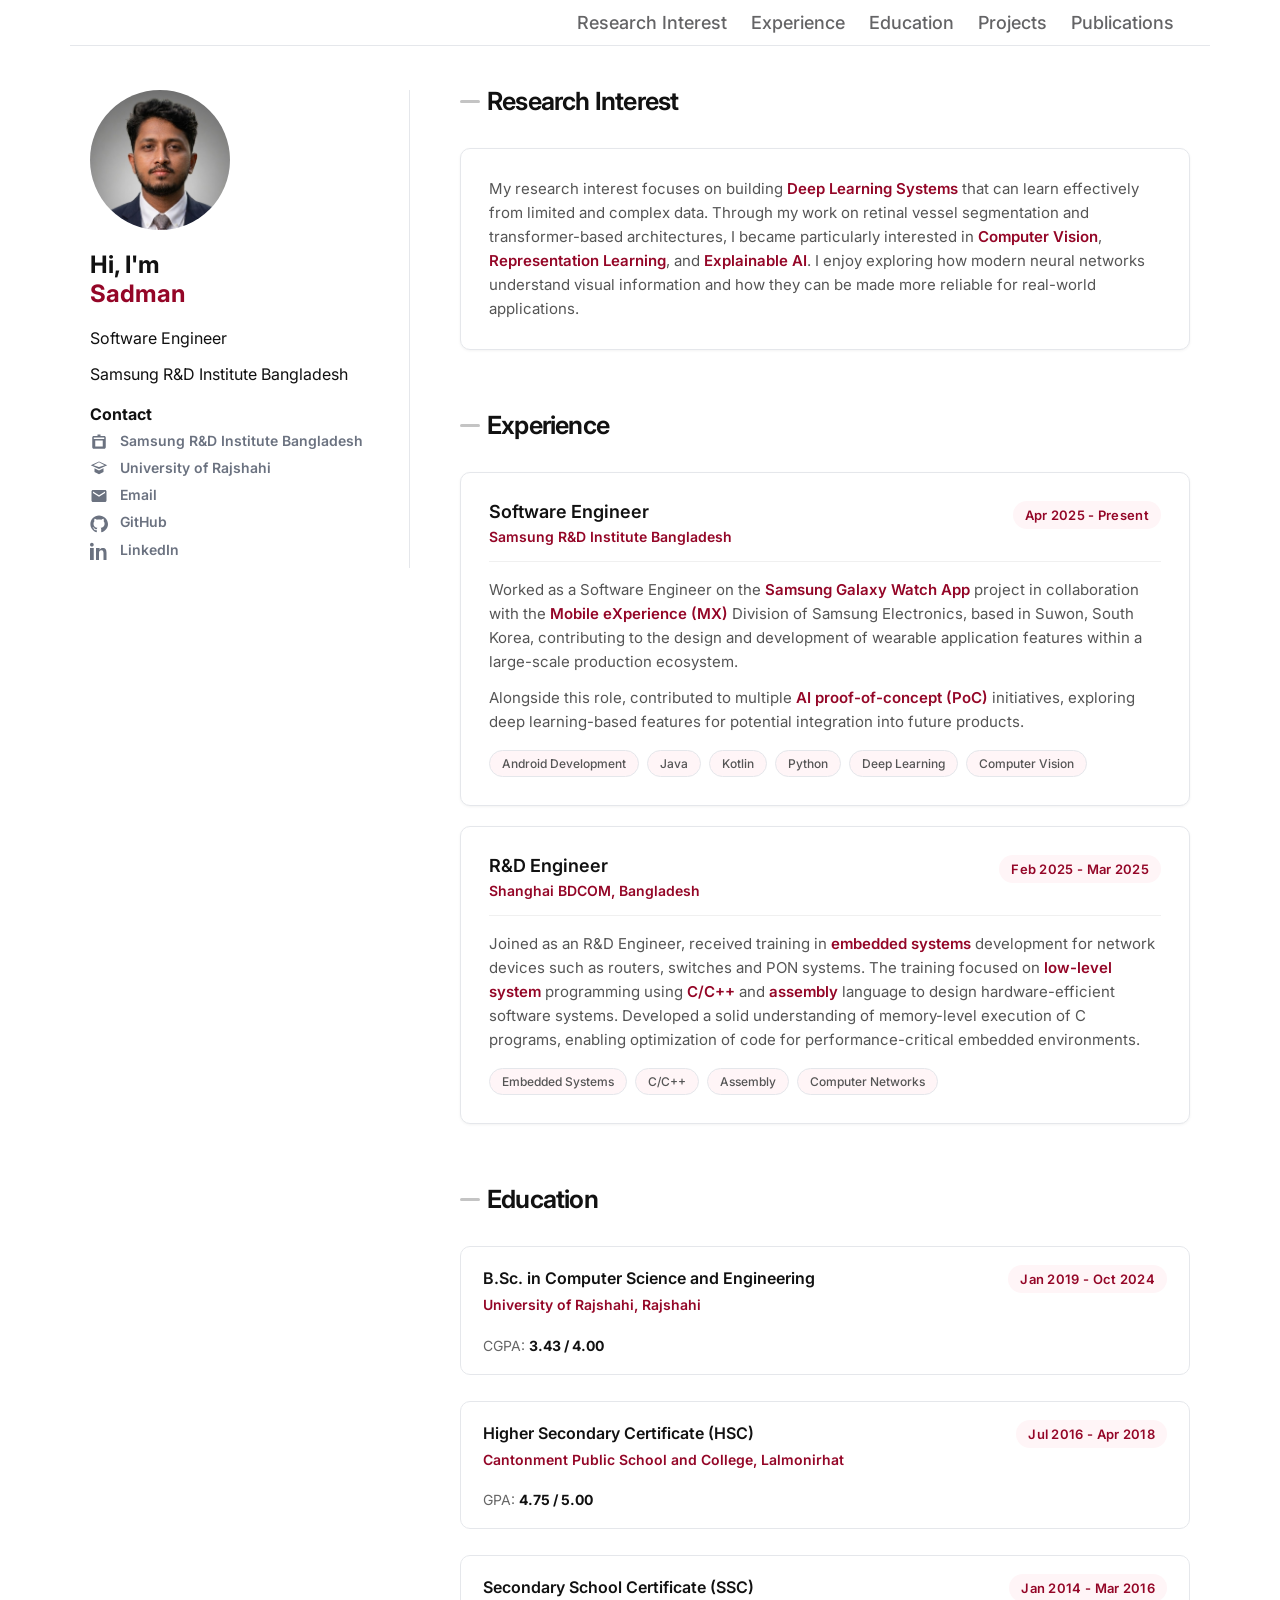
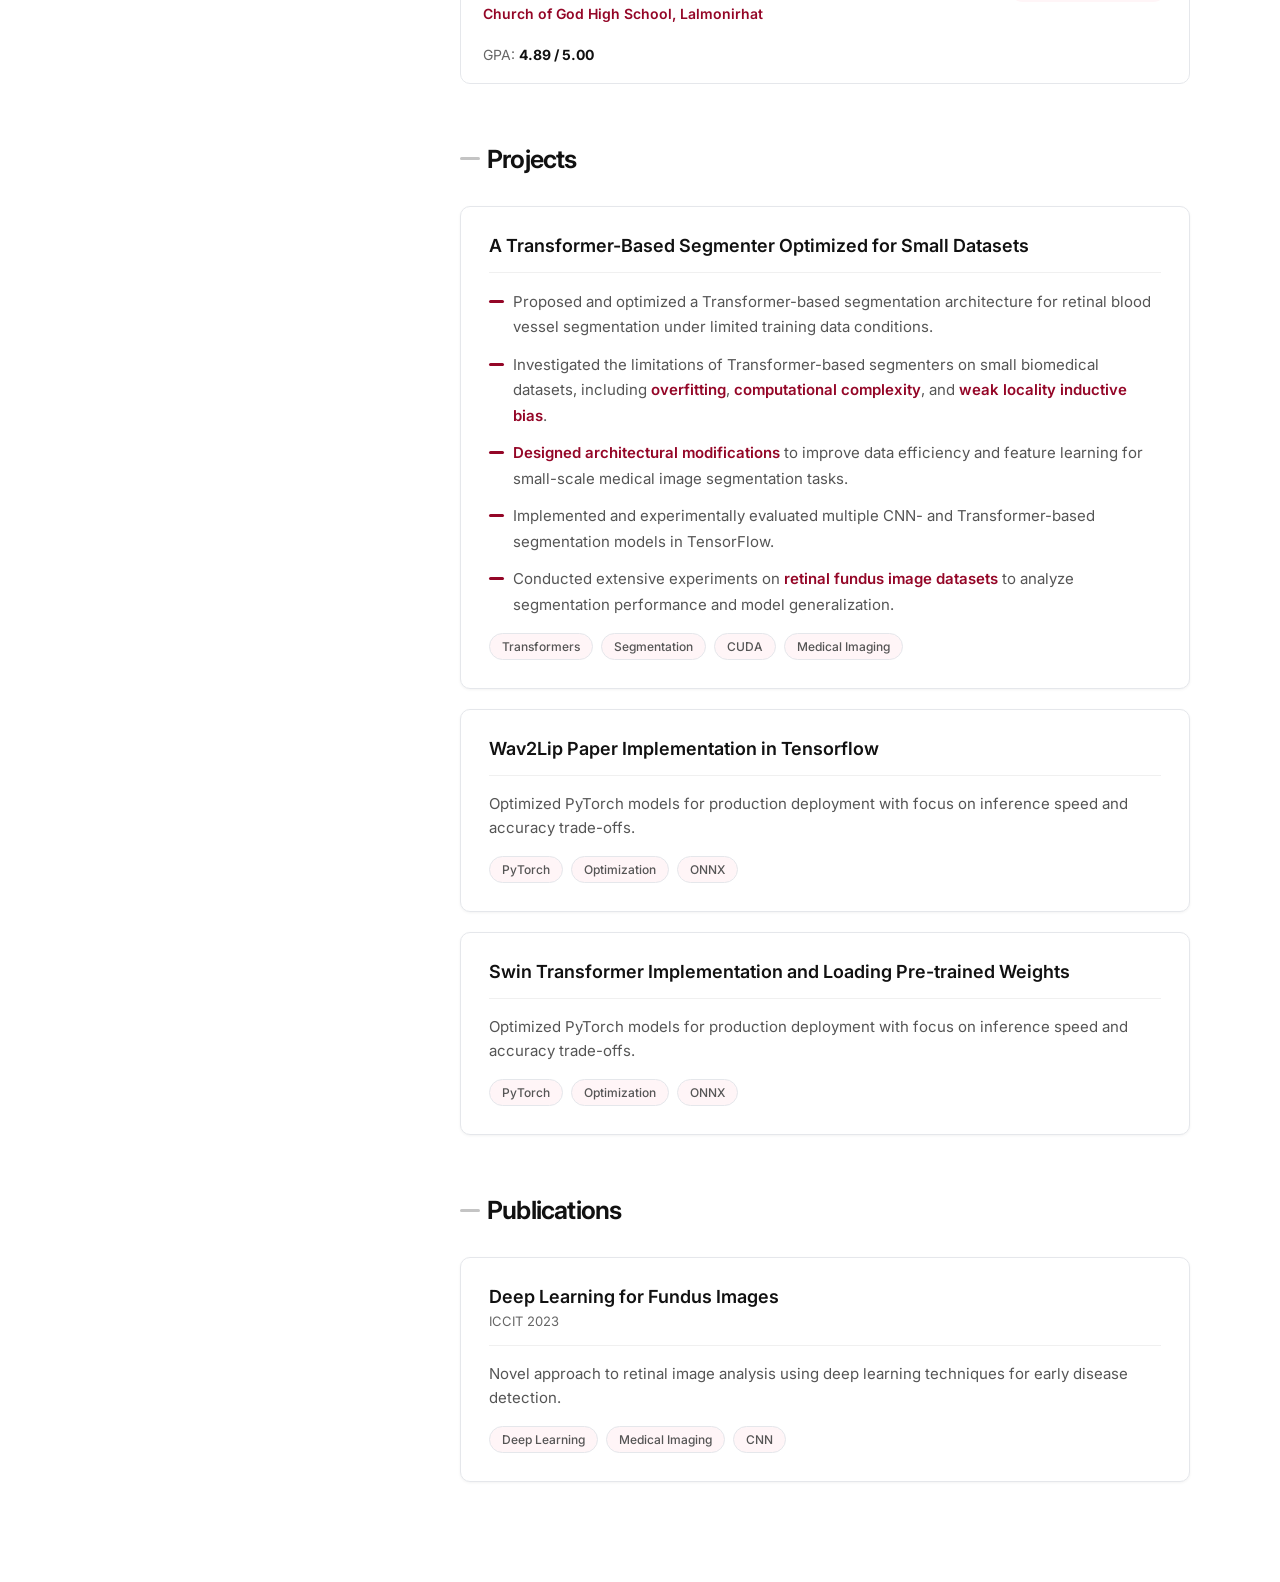
==== index.html @ 11b6104e "Added project content" ====
<!DOCTYPE html>
<html lang="en">
<head>
  <meta charset="UTF-8" />
  <meta name="viewport" content="width=device-width, initial-scale=1.0"/>
  <title>Portfolio</title>

  <link rel="stylesheet" href="style.css?v=5"/>
  <link href="https://fonts.googleapis.com/css2?family=Inter:wght@300;400;500;600&display=swap" rel="stylesheet">
</head>

<body>

<div class="top-nav">
  <nav class="nav">
    <a href="#research_interest">Research Interest</a>
    <a href="#experience">Experience</a>
    <a href="#education">Education</a>
    <a href="#projects">Projects</a>
    <a href="#publications">Publications</a>
  </nav>
</div>

<div class="layout">

  <!-- SIDEBAR -->
  <aside class="sidebar">

    <div class="profile-img">
      <img src="resources/profile-photo.jpg" alt="Profile Photo">
    </div>

    <h1>Hi, I'm<br> <span class="name">Sadman</span></h1>
    <p>Software Engineer</p>
    <p>Samsung R&D Institute Bangladesh</p>

    <div class="contact">
      <h3>Contact</h3>

      <p>
        <span class="icon" aria-hidden="true">
          <!-- briefcase / work icon -->
          <svg viewBox="0 0 24 24" xmlns="http://www.w3.org/2000/svg" aria-hidden="true" focusable="false"><path d="M10 2H14V4H19C20.1 4 21 4.9 21 6V19C21 20.1 20.1 21 19 21H5C3.9 21 3 20.1 3 19V6C3 4.9 3.9 4 5 4H10V2ZM5 6V8H19V6H5ZM7 10V18H17V10H7Z"/></svg>
        </span>
        <strong><a href="https://research.samsung.com/srbd">Samsung R&amp;D Institute Bangladesh</a></strong>
      </p>

      <p>
        <span class="icon" aria-hidden="true">
          <!-- mortarboard icon -->
          <svg viewBox="0 0 24 24" xmlns="http://www.w3.org/2000/svg" aria-hidden="true" focusable="false"><path d="M12 2L1 7l11 5 11-5L12 2zm0 7.2L4.5 7 12 3.1 19.5 7 12 9.2zM6 11v5l6 3 6-3v-5l-6 3-6-3z"/></svg>
        </span>
        <strong><a href="https://www.ru.ac.bd/">University of Rajshahi</a></strong>
      </p>

      <p>
        <span class="icon" aria-hidden="true">
          <svg viewBox="0 0 24 24" xmlns="http://www.w3.org/2000/svg" aria-hidden="true" focusable="false"><path d="M20 4H4c-1.1 0-2 .9-2 2v12c0 1.1.9 2 2 2h16c1.1 0 2-.9 2-2V6c0-1.1-.9-2-2-2zm0 4l-8 5L4 8V6l8 5 8-5v2z"/></svg>
        </span>
        <strong><a href="mailto:sadman.s@samsung.com">Email</a></strong>
      </p>

      <p>
        <span class="icon" aria-hidden="true">
          <svg viewBox="0 0 24 24" xmlns="http://www.w3.org/2000/svg" aria-hidden="true" focusable="false"><path d="M12 .5C5.65.5.5 5.65.5 12c0 5.08 3.29 9.38 7.86 10.9.58.11.79-.25.79-.56 0-.28-.01-1.02-.02-2-3.2.7-3.88-1.54-3.88-1.54-.53-1.35-1.3-1.71-1.3-1.71-1.06-.72.08-.71.08-.71 1.17.08 1.79 1.2 1.79 1.2 1.04 1.78 2.72 1.27 3.38.97.11-.76.41-1.27.75-1.56-2.55-.29-5.24-1.28-5.24-5.7 0-1.26.45-2.29 1.19-3.1-.12-.29-.52-1.45.11-3.02 0 0 .97-.31 3.18 1.18.92-.26 1.9-.39 2.88-.39.98 0 1.96.13 2.88.39 2.2-1.49 3.17-1.18 3.17-1.18.63 1.57.23 2.73.11 3.02.74.81 1.19 1.84 1.19 3.1 0 4.43-2.69 5.4-5.26 5.69.42.36.8 1.08.8 2.18 0 1.58-.01 2.86-.01 3.25 0 .31.21.67.8.56C20.71 21.38 24 17.08 24 12 24 5.65 18.35.5 12 .5z"/></svg>
        </span>
        <strong><a href="https://github.com/Shoumik29">GitHub</a></strong>
      </p>

      <p>
        <span class="icon" aria-hidden="true">
          <svg viewBox="0 0 24 24" xmlns="http://www.w3.org/2000/svg" aria-hidden="true" focusable="false"><path d="M4.98 3.5C4.98 4.88 3.87 6 2.5 6S0 4.88 0 3.5 1.12 1 2.5 1s2.48 1.12 2.48 2.5zM0 8h5v16H0zM8 8h4.8v2.2h.1c.7-1.3 2.4-2.2 4-2.2 4.3 0 5.1 2.8 5.1 6.4V24H18v-8.4c0-2 .0-4.6-2.8-4.6-2.8 0-3.2 2.1-3.2 4.4V24H8V8z"/></svg>
        </span>
        <strong><a href="https://www.linkedin.com/in/sadman-shoumik-40389813b/">LinkedIn</a></strong>
      </p>
    </div>

  </aside>

  <!-- CONTENT -->
  <main class="content">

    <section id="research_interest">
      <div class="section-header">
        <h2>Research Interest</h2>
      </div>
      <div class="card">
        <div class="card-content">
          <p>My research interest focuses on building <strong>Deep Learning Systems</strong> that can learn effectively from limited and complex data. Through my work on retinal vessel segmentation and transformer-based architectures, I became particularly interested in <strong>Computer Vision</strong>, <strong>Representation Learning</strong>, and <strong>Explainable AI</strong>. I enjoy exploring how modern neural networks understand visual information and how they can be made more reliable for real-world applications.</p>
        </div>
      </div>
    </section>

    <section id="experience">
      <div class="section-header">
        <h2>Experience</h2>
      </div>
      <div class="card">
        <div class="card-header">
          <div>
            <h3>Software Engineer</h3>
            <p class="role-company">Samsung R&D Institute Bangladesh</p>
          </div>
          <span class="date-badge">Apr 2025 - Present</span>
        </div>
        <div class="card-content">
          <p>Worked as a Software Engineer on the <strong>Samsung Galaxy Watch App</strong> project in collaboration with the <strong>Mobile eXperience (MX)</strong> Division of Samsung Electronics, based in Suwon, South Korea, contributing to the design and development of wearable application features within a large-scale production ecosystem.</p>
          <p>Alongside this role, contributed to multiple <strong>AI proof-of-concept (PoC)</strong> initiatives, exploring deep learning-based features for potential integration into future products.</p>
          <div class="tech-tags">
            <span class="tag">Android Development</span>
            <span class="tag">Java</span>
            <span class="tag">Kotlin</span>
            <span class="tag">Python</span>
            <span class="tag">Deep Learning</span>
            <span class="tag">Computer Vision</span>
          </div>
        </div>
      </div>

      <div class="card">
        <div class="card-header">
          <div>
            <h3>R&D Engineer</h3>
            <p class="role-company">Shanghai BDCOM, Bangladesh</p>
          </div>
          <span class="date-badge">Feb 2025 - Mar 2025</span>
        </div>
        <div class="card-content">
          <p>Joined as an R&D Engineer, received training in <strong>embedded systems</strong> development for network devices such as routers, switches and PON systems. The training focused on <strong>low-level system</strong> programming using <strong>C/C++</strong> and <strong>assembly</strong> language to design hardware-efficient software systems. Developed a solid understanding of memory-level execution of C programs, enabling optimization of code for performance-critical embedded environments.</p>
          <div class="tech-tags">
            <span class="tag">Embedded Systems</span>
            <span class="tag">C/C++</span>
            <span class="tag">Assembly</span>
            <span class="tag">Computer Networks</span>
          </div>
        </div>
      </div>
    </section>


    <section id="education">
  <div class="section-header">
    <h2>Education</h2>
  </div>

    <!-- BSc -->
    <div class="edu-item">
      <div class="edu-content">

        <div class="edu-header">
          <h3>B.Sc. in Computer Science and Engineering</h3>
          <span class="date-badge">Jan 2019 - Oct 2024</span>
        </div>

        <p class="edu-institute">
          University of Rajshahi, Rajshahi
        </p>

        <p class="edu-desc">
          CGPA: <strong>3.43 / 4.00</strong>
        </p>

      </div>
    </div>

    <!-- HSC -->
    <div class="edu-item">
      <div class="edu-content">

        <div class="edu-header">
          <h3>Higher Secondary Certificate (HSC)</h3>
          <span class="date-badge">Jul 2016 - Apr 2018</span>
        </div>

        <p class="edu-institute">
          Cantonment Public School and College, Lalmonirhat
        </p>

        <p class="edu-desc">
          GPA: <strong>4.75 / 5.00</strong>
        </p>

      </div>
    </div>

    <!-- SSC -->
    <div class="edu-item">
      <div class="edu-content">

        <div class="edu-header">
          <h3>Secondary School Certificate (SSC)</h3>
          <span class="date-badge">Jan 2014 - Mar 2016</span>
        </div>

        <p class="edu-institute">
          Church of God High School, Lalmonirhat
        </p>

        <p class="edu-desc">
          GPA: <strong>4.89 / 5.00</strong>
        </p>

      </div>
    </div>

  </section>

    <section id="projects">
      <div class="section-header">
        <h2>Projects</h2>
      </div>
      <div class="card">
        <div class="card-header">
          <h3>A Transformer-Based Segmenter Optimized for Small Datasets</h3>
        </div>
        <div class="card-content">
          <ul class="project-points">
            <li>Proposed and optimized a Transformer-based segmentation architecture for retinal blood vessel segmentation under limited training data conditions.</li>
            <li>Investigated the limitations of Transformer-based segmenters on small biomedical datasets, including <strong>overfitting</strong>, <strong>computational complexity</strong>, and <strong>weak locality inductive bias</strong>.</li>
            <li><strong>Designed architectural modifications</strong> to improve data efficiency and feature learning for small-scale medical image segmentation tasks.</li>
            <li>Implemented and experimentally evaluated multiple CNN- and Transformer-based segmentation models in TensorFlow.</li>
            <li>Conducted extensive experiments on <strong>retinal fundus image datasets</strong> to analyze segmentation performance and model generalization.</li>
          </ul>
          <div class="tech-tags">
            <span class="tag">Transformers</span>
            <span class="tag">Segmentation</span>
            <span class="tag">CUDA</span>
            <span class="tag">Medical Imaging</span>
          </div>
        </div>
      </div>
      <div class="card">
        <div class="card-header">
          <h3>Wav2Lip Paper Implementation in Tensorflow</h3>
        </div>
        <div class="card-content">
          <p>Optimized PyTorch models for production deployment with focus on inference speed and accuracy trade-offs.</p>
          <div class="tech-tags">
            <span class="tag">PyTorch</span>
            <span class="tag">Optimization</span>
            <span class="tag">ONNX</span>
          </div>
        </div>
      </div>
      <div class="card">
        <div class="card-header">
          <h3>Swin Transformer Implementation and Loading Pre-trained Weights</h3>
        </div>
        <div class="card-content">
          <p>Optimized PyTorch models for production deployment with focus on inference speed and accuracy trade-offs.</p>
          <div class="tech-tags">
            <span class="tag">PyTorch</span>
            <span class="tag">Optimization</span>
            <span class="tag">ONNX</span>
          </div>
        </div>
      </div>
    </section>

    <section id="publications">
      <div class="section-header">
        <h2>Publications</h2>
      </div>
      <div class="card">
        <div class="card-header">
          <div>
            <h3>Deep Learning for Fundus Images</h3>
            <p class="publication-details">ICCIT 2023</p>
          </div>
        </div>
        <div class="card-content">
          <p>Novel approach to retinal image analysis using deep learning techniques for early disease detection.</p>
          <div class="tech-tags">
            <span class="tag">Deep Learning</span>
            <span class="tag">Medical Imaging</span>
            <span class="tag">CNN</span>
          </div>
        </div>
      </div>
    </section>

  </main>

</div>

</body>
</html>
---- style.css ----
body {
  font-family: Inter, sans-serif;
  margin: 0;
  color: #111;
  background: #fff;
}

.layout {
  display: grid;
  grid-template-columns: 320px 1fr;
  max-width: 1100px;
  margin: auto;
  padding: 40px 20px;
  gap: 50px;
}

/* SIDEBAR */
.sidebar {
  position: sticky;
  top: 90px;
  align-self: start;
  padding-right: 20px;
  border-right: 1px solid #e5e7eb;
}

/* TOP NAV */
.top-nav {
  position: sticky;
  top: 0;
  z-index: 20;
  display: grid;
  grid-template-columns: 320px 150px 1fr;
  max-width: 1100px;
  margin: auto;
  padding: 12px 20px 12px;
  background: #fff;
  border-bottom: 1px solid #e5e7eb;
}

.nav {
  display: flex;
  gap: 24px;
  align-items: center;
  grid-column: 3;
  justify-content: center;
  margin: 0;
}

.nav a {
  text-decoration: none;
  color: #646466;
  font-weight: 500;
  font-size: 18px;
}

.nav a:hover {
  color: #940627;
  text-decoration: underline;
}

/* CONTENT */
.content {
  min-width: 0;
}

section {
  margin-bottom: 60px;
  scroll-margin-top: 90px;
}

/* SECTION HEADERS */
.section-header {
  display: flex;
  align-items: center;
  gap: 7px;
  margin-bottom: 32px;
  transition: all 250ms ease;
}

.section-header::before {
  content: '';
  width: 20px;
  height: 3px;
  background: #c4c4c4;
  transition: all 250ms ease;
  border-radius: 999px;
}

.section-header h2 {
  margin: 0;
  font-size: 25px;
  font-weight: 650;
  color: #111;
  letter-spacing: -0.8px;
  transition: color 250ms ease;
}


/* CARD STYLING */
.card {
  background: #fff;
  border: 1px solid #e5e7eb;
  border-radius: 10px;
  padding: 28px;
  margin-bottom: 20px;
  transition: all 300ms ease;
  box-shadow: 0 1px 3px rgba(0, 0, 0, 0.05);
  position: relative;
  overflow: hidden;
}

.card-content strong {
  color: #940627;
  font-weight: 600;
}

.card:hover {
  border-color: #d1d5db;
  box-shadow: 0 4px 10px rgba(0,0,0,0.04);
}

/* CARD HEADER */
.card-header {
  display: flex;
  justify-content: space-between;
  align-items: flex-start;
  gap: 20px;
  margin-bottom: 16px;
  padding-bottom: 16px;
  border-bottom: 1px solid #f0f0f0;
}

.card-header h3 {
  margin: 0;
  font-size: 18px;
  font-weight: 600;
  color: #111;
}

.role-company {
  margin: 6px 0 0 0;
  font-size: 14px;
  color: #940627;
  font-weight: 600;
}

.publication-details {
  margin: 6px 0 0 0;
  font-size: 13px;
  color: #666;
  font-weight: 400;
}

/* DATE BADGE */
.date-badge {
  display: inline-block;
  padding: 6px 12px;
  background: #fff5f7;
  color: #940627;
  border-radius: 20px;
  font-size: 13px;
  font-weight: 600;
  white-space: nowrap;
  letter-spacing: 0.3px;
}

/* CARD CONTENT */
.card-content {
  padding-left: 0;
}

.card-content p {
  margin: 0 0 12px 0;
  font-size: 15px;
  line-height: 1.6;
  color: #555;
}

.card-content p:last-child {
  margin-bottom: 0;
}

/* TECH TAGS */
.tech-tags {
  display: flex;
  flex-wrap: wrap;
  gap: 8px;
  margin-top: 16px;
}

.tag {
  display: inline-block;
  padding: 5px 12px;
  background: #fff5f7;
  color: #555;
  border-radius: 20px;
  font-size: 12px;
  font-weight: 500;
  border: 1px solid #e5e7eb;
  transition: all 200ms ease;
}

.tag:hover {
  background: #940627;
  color: #fff;
  border-color: #940627;
}

.card:hover .tag {
  border-color: #f0f0f0;
}

/* RESPONSIVE */
@media (max-width: 900px) {
  .layout {
    grid-template-columns: 1fr;
  }

  .sidebar {
    position: relative;
    border-right: none;
    border-bottom: 1px solid #e5e7eb;
    margin-bottom: 20px;
  }

  .top-nav {
    grid-template-columns: 1fr;
    padding: 12px 16px 0;
  }

  .nav {
    grid-column: 1;
    gap: 16px;
    justify-content: flex-start;
    margin: 0;
  }

  .section-header h2 {
    font-size: 24px;
  }

  .card {
    padding: 20px;
  }

  .card-featured {
    padding: 24px;
  }

  .card-header {
    flex-direction: column;
    align-items: flex-start;
  }

  .date-badge {
    align-self: flex-start;
  }

  .tech-tags {
    gap: 6px;
  }

  .tag {
    font-size: 11px;
    padding: 4px 10px;
  }
}

.profile-img {
  width: 140px;
  height: 140px;

  margin-bottom: 18px;

  overflow: hidden;

  display: block;
}

.profile-img img {
  width: 100%;
  height: 100%;
  object-fit: cover;

  border-radius: 50%;

  display: block;
}

/* Contact block in the sidebar */

.contact {
  margin-top: 20px;
  font-size: 14px;
  color: #6b7280; /* gray text */
}

.contact h3 {
  margin: 0 0 8px 0;
  font-size: 16px;
  color: #111; /* heading darker */
}

.contact strong {
  font-weight: 600;
  color: inherit; /* keep labels same gray as other items */
}

.contact a {
  color: inherit;
  text-decoration: none;
}

.contact a:hover {
  color: #111;
  text-decoration: underline;
}

/* Make the whole contact row (icons + text) turn black on hover */
.contact p:hover,
.contact p:hover a,
.contact p:hover .icon {
  color: #111;
}

/* Smooth color transition for icons and links */
.contact .icon,
.contact a {
  transition: color 150ms ease;
}

/* Icon styling for contact items */
.contact p {
  margin: 8px 0;
}

.contact .icon {
  display: inline-flex;
  width: 18px;
  height: 18px;
  margin-right: 8px;
  vertical-align: middle;
  color: inherit; /* icon uses current text color */
}

.contact .icon svg {
  width: 100%;
  height: 100%;
  display: block;
  fill: currentColor;
}

.name {
  color: #940627; /* your accent color */
  font-weight: 700;
}

/* vertical line */
.timeline::before {
  content: "";
  position: absolute;
  left: 0;
  top: 6px;
  bottom: 6px;
  width: 2px;
  background: #e5e7eb;
}


/* =========================
   EDUCATION SECTION (FINAL)
   ========================= */

/* item spacing */
.edu-item {
  position: relative;
  margin-bottom: 26px;
}

/* card-like block but softer than experience */
.edu-content {
  background: #fff;
  padding: 18px 22px;
  border: 1px solid #e5e7eb;
  border-radius: 10px;
  transition: all 250ms ease;
}

.edu-content:hover {
  border-color: #d1d5db;
  box-shadow: 0 3px 10px rgba(0,0,0,0.04);
}

/* header row */
.edu-header {
  display: flex;
  justify-content: space-between;
  align-items: baseline;
  gap: 16px;
  margin-bottom: 2px;
}

.edu-header h3 {
  margin: 0;
  font-size: 16px;
  font-weight: 600;
  color: #111;
}

/* institute */
.edu-institute {
  margin: 0 0 4px 0;
  font-size: 14px;
  color: #940627;
  font-weight: 600;
  line-height: 1.4;
}

/* description */
.edu-desc {
  margin: 20px 0 0 0;
  font-size: 14px;
  color: #666;
  line-height: 1.5;
}

/* emphasize CGPA/GPA */
.edu-desc strong {
  color: #111;
}


/* PROJECT BULLET POINTS */

.project-points {
  list-style: none;
  padding: 0;
  margin: 0;
}

.project-points li {
  position: relative;
  padding-left: 24px;
  margin-bottom: 12px;

  font-size: 15px;
  line-height: 1.7;
  color: #555;
}

.project-points li::before {
  content: "";
  position: absolute;
  left: 0;
  top: 11px;

  width: 15px;
  height: 3px;

  border-radius: 999px;
  background: #940627;
}

/* remove extra space from last point */
.project-points li:last-child {
  margin-bottom: 0;
}
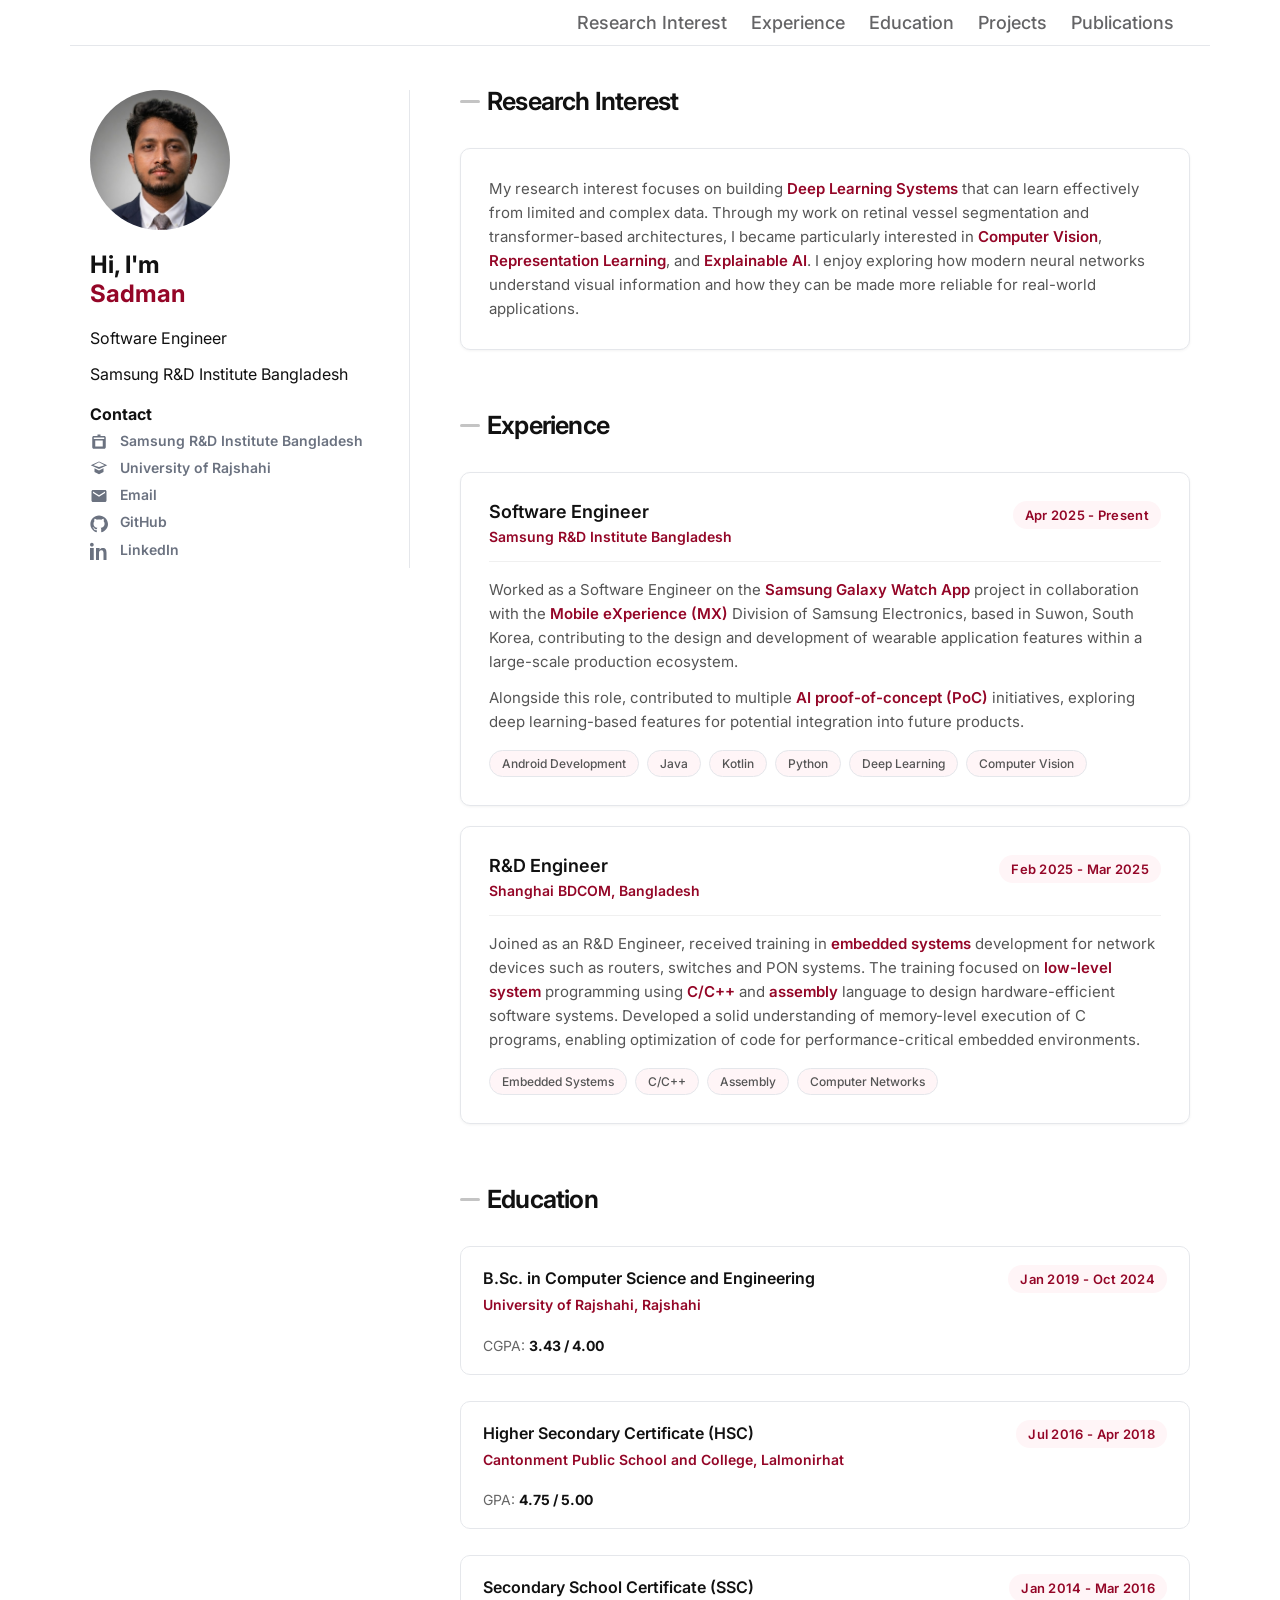
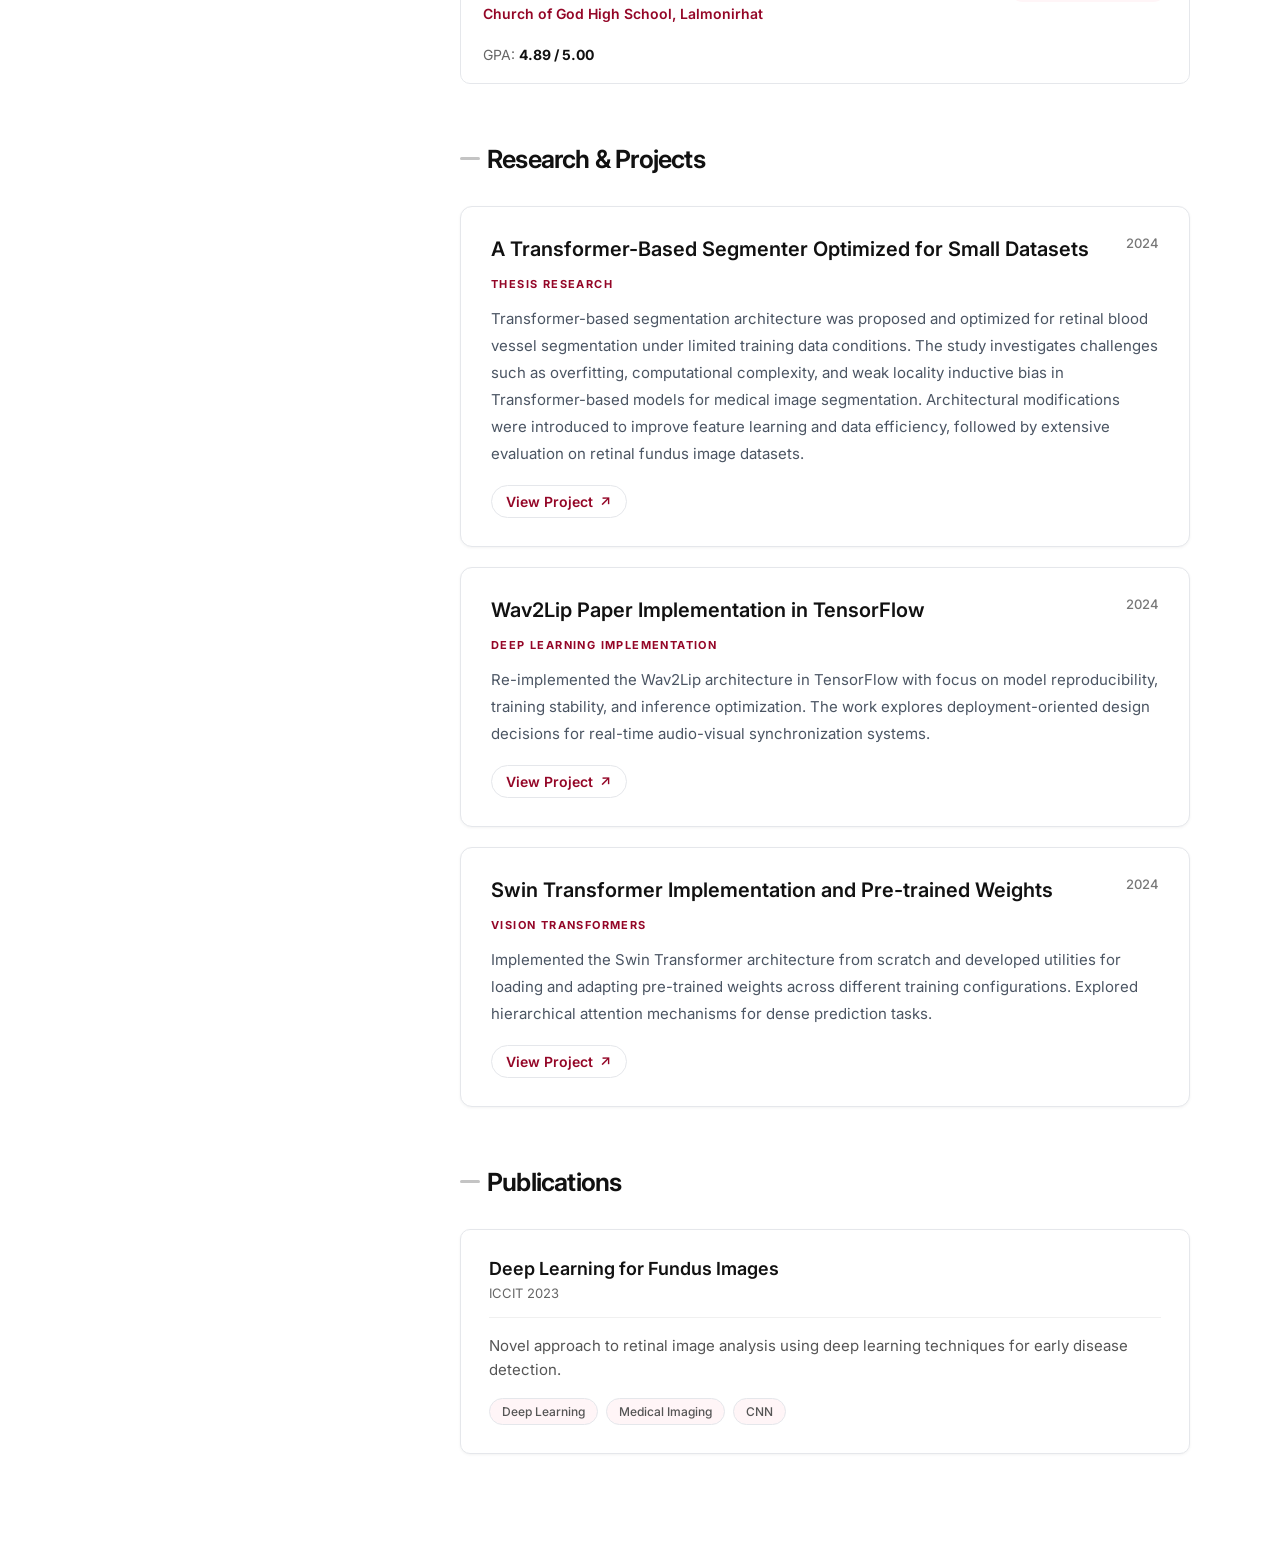
==== commit 4667b6fc: "Designed Project Section" ====
--- a/index.html
+++ b/index.html
@@ -205,57 +205,96 @@
 
   </section>
 
-    <section id="projects">
-      <div class="section-header">
-        <h2>Projects</h2>
-      </div>
-      <div class="card">
-        <div class="card-header">
-          <h3>A Transformer-Based Segmenter Optimized for Small Datasets</h3>
-        </div>
-        <div class="card-content">
-          <ul class="project-points">
-            <li>Proposed and optimized a Transformer-based segmentation architecture for retinal blood vessel segmentation under limited training data conditions.</li>
-            <li>Investigated the limitations of Transformer-based segmenters on small biomedical datasets, including <strong>overfitting</strong>, <strong>computational complexity</strong>, and <strong>weak locality inductive bias</strong>.</li>
-            <li><strong>Designed architectural modifications</strong> to improve data efficiency and feature learning for small-scale medical image segmentation tasks.</li>
-            <li>Implemented and experimentally evaluated multiple CNN- and Transformer-based segmentation models in TensorFlow.</li>
-            <li>Conducted extensive experiments on <strong>retinal fundus image datasets</strong> to analyze segmentation performance and model generalization.</li>
-          </ul>
-          <div class="tech-tags">
-            <span class="tag">Transformers</span>
-            <span class="tag">Segmentation</span>
-            <span class="tag">CUDA</span>
-            <span class="tag">Medical Imaging</span>
-          </div>
-        </div>
-      </div>
-      <div class="card">
-        <div class="card-header">
-          <h3>Wav2Lip Paper Implementation in Tensorflow</h3>
-        </div>
-        <div class="card-content">
-          <p>Optimized PyTorch models for production deployment with focus on inference speed and accuracy trade-offs.</p>
-          <div class="tech-tags">
-            <span class="tag">PyTorch</span>
-            <span class="tag">Optimization</span>
-            <span class="tag">ONNX</span>
-          </div>
-        </div>
-      </div>
-      <div class="card">
-        <div class="card-header">
-          <h3>Swin Transformer Implementation and Loading Pre-trained Weights</h3>
-        </div>
-        <div class="card-content">
-          <p>Optimized PyTorch models for production deployment with focus on inference speed and accuracy trade-offs.</p>
-          <div class="tech-tags">
-            <span class="tag">PyTorch</span>
-            <span class="tag">Optimization</span>
-            <span class="tag">ONNX</span>
-          </div>
-        </div>
-      </div>
-    </section>
+<section id="projects">
+
+  <div class="section-header">
+    <h2>Research & Projects</h2>
+  </div>
+
+  <!-- PROJECT 1 -->
+  <div class="research-card">
+
+    <div class="research-header">
+
+      <div class="research-title-block">
+        <h3>
+          A Transformer-Based Segmenter Optimized for Small Datasets
+        </h3>
+      </div>
+
+      <span class="research-duration">
+        2024
+      </span>
+
+    </div>
+
+    <p class="research-category">THESIS RESEARCH</p>
+
+    <p class="research-description">
+      Transformer-based segmentation architecture was proposed and optimized for retinal blood vessel segmentation under limited training data conditions. The study investigates challenges such as overfitting, computational complexity, and weak locality inductive bias in Transformer-based models for medical image segmentation. Architectural modifications were introduced to improve feature learning and data efficiency, followed by extensive evaluation on retinal fundus image datasets.
+    </p>
+
+    <a href="#" class="research-link">View Project</a>
+
+  </div>
+
+  <!-- PROJECT 2 -->
+  <div class="research-card">
+
+    <div class="research-header">
+
+      <div class="research-title-block">
+
+        <h3>
+          Wav2Lip Paper Implementation in TensorFlow
+        </h3>
+      </div>
+
+      <span class="research-duration">
+        2024
+      </span>
+    
+    </div>
+
+    <p class="research-category">DEEP LEARNING IMPLEMENTATION</p>
+
+    <p class="research-description">
+      Re-implemented the Wav2Lip architecture in TensorFlow with focus on model reproducibility, training stability, and inference optimization. The work explores deployment-oriented design decisions for real-time audio-visual synchronization systems.
+    </p>
+
+    <a href="#" class="research-link">View Project</a>
+
+  </div>
+
+  <!-- PROJECT 3 -->
+  <div class="research-card">
+
+    <div class="research-header">
+
+      <div class="research-title-block">
+
+        <h3>
+          Swin Transformer Implementation and Pre-trained Weights
+        </h3>
+      </div>
+
+      <span class="research-duration">
+        2024
+      </span>
+
+    </div>
+
+    <p class="research-category">VISION TRANSFORMERS</p>
+    
+    <p class="research-description">
+      Implemented the Swin Transformer architecture from scratch and developed utilities for loading and adapting pre-trained weights across different training configurations. Explored hierarchical attention mechanisms for dense prediction tasks.
+    </p>
+
+    <a href="#" class="research-link">View Project</a>
+
+  </div>
+
+</section>
 
     <section id="publications">
       <div class="section-header">
--- a/style.css
+++ b/style.css
@@ -430,38 +430,130 @@
 }
 
 
-/* PROJECT BULLET POINTS */
-
-.project-points {
-  list-style: none;
-  padding: 0;
+/* ============================
+   RESEARCH PROJECT CARDS
+============================ */
+
+.research-card {
+  background: #fff;
+  border: 1px solid #e5e7eb;
+  border-radius: 12px;
+
+  padding: 28px 30px;
+  margin-bottom: 20px;
+
+  box-shadow: 0 1px 3px rgba(0,0,0,0.05);
+
+  transition: all 250ms ease;
+}
+
+.research-card:hover {
+  border-color: #d1d5db;
+  box-shadow: 0 4px 10px rgba(0,0,0,0.04);
+}
+
+/* HEADER */
+
+.research-header {
+  display: flex;
+  justify-content: space-between;
+  align-items: flex-start;
+
+  gap: 20px;
+
+  margin-bottom: 14px;
+}
+
+.research-category {
+  margin: 0 0 6px 0;
+
+  font-size: 11px;
+  letter-spacing: 1.4px;
+  font-weight: 700;
+
+  color: #940627;
+}
+
+.research-title-block h3 {
   margin: 0;
-}
-
-.project-points li {
-  position: relative;
-  padding-left: 24px;
-  margin-bottom: 12px;
+
+  font-size: 20px;
+  line-height: 1.4;
+
+  font-weight: 600;
+
+  color: #111;
+}
+
+.research-duration {
+  font-size: 13px;
+  font-weight: 500;
+
+  color: #777;
+
+  white-space: nowrap;
+}
+
+/* DESCRIPTION */
+
+.research-description {
+  margin: 14px 0 18px 0;
 
   font-size: 15px;
-  line-height: 1.7;
-  color: #555;
-}
-
-.project-points li::before {
-  content: "";
-  position: absolute;
-  left: 0;
-  top: 11px;
-
-  width: 15px;
-  height: 3px;
-
-  border-radius: 999px;
+  line-height: 1.8;
+
+  color: #4b5563;
+}
+
+/* LINK */
+
+.research-link {
+  display: inline-flex;
+  align-items: center;
+  gap: 6px;
+
+  padding: 7px 14px;
+  border-radius: 20px;
+  border: 1px solid #e5e7eb;
+
+  font-size: 14px;
+  font-weight: 600;
+
+  color: #940627;
+
+  text-decoration: none;
+
+  transition: all 200ms ease;
+}
+
+/* add arrow */
+.research-link::after {
+  content: "→";
+  display: inline-block;
+
+  font-size: 14px;
+  line-height: 1;
+
+  transform: rotate(-45deg); /* 45° diagonal arrow */
+
+  transition: transform 200ms ease;
+}
+
+/* hover effect */
+.research-link:hover {
   background: #940627;
-}
-
-/* remove extra space from last point */
-.project-points li:last-child {
-  margin-bottom: 0;
+  color: #fff;
+}
+
+/* MOBILE */
+
+@media (max-width: 900px) {
+  .research-header {
+    flex-direction: column;
+    gap: 10px;
+  }
+
+  .research-title-block h3 {
+    font-size: 18px;
+  }
 }
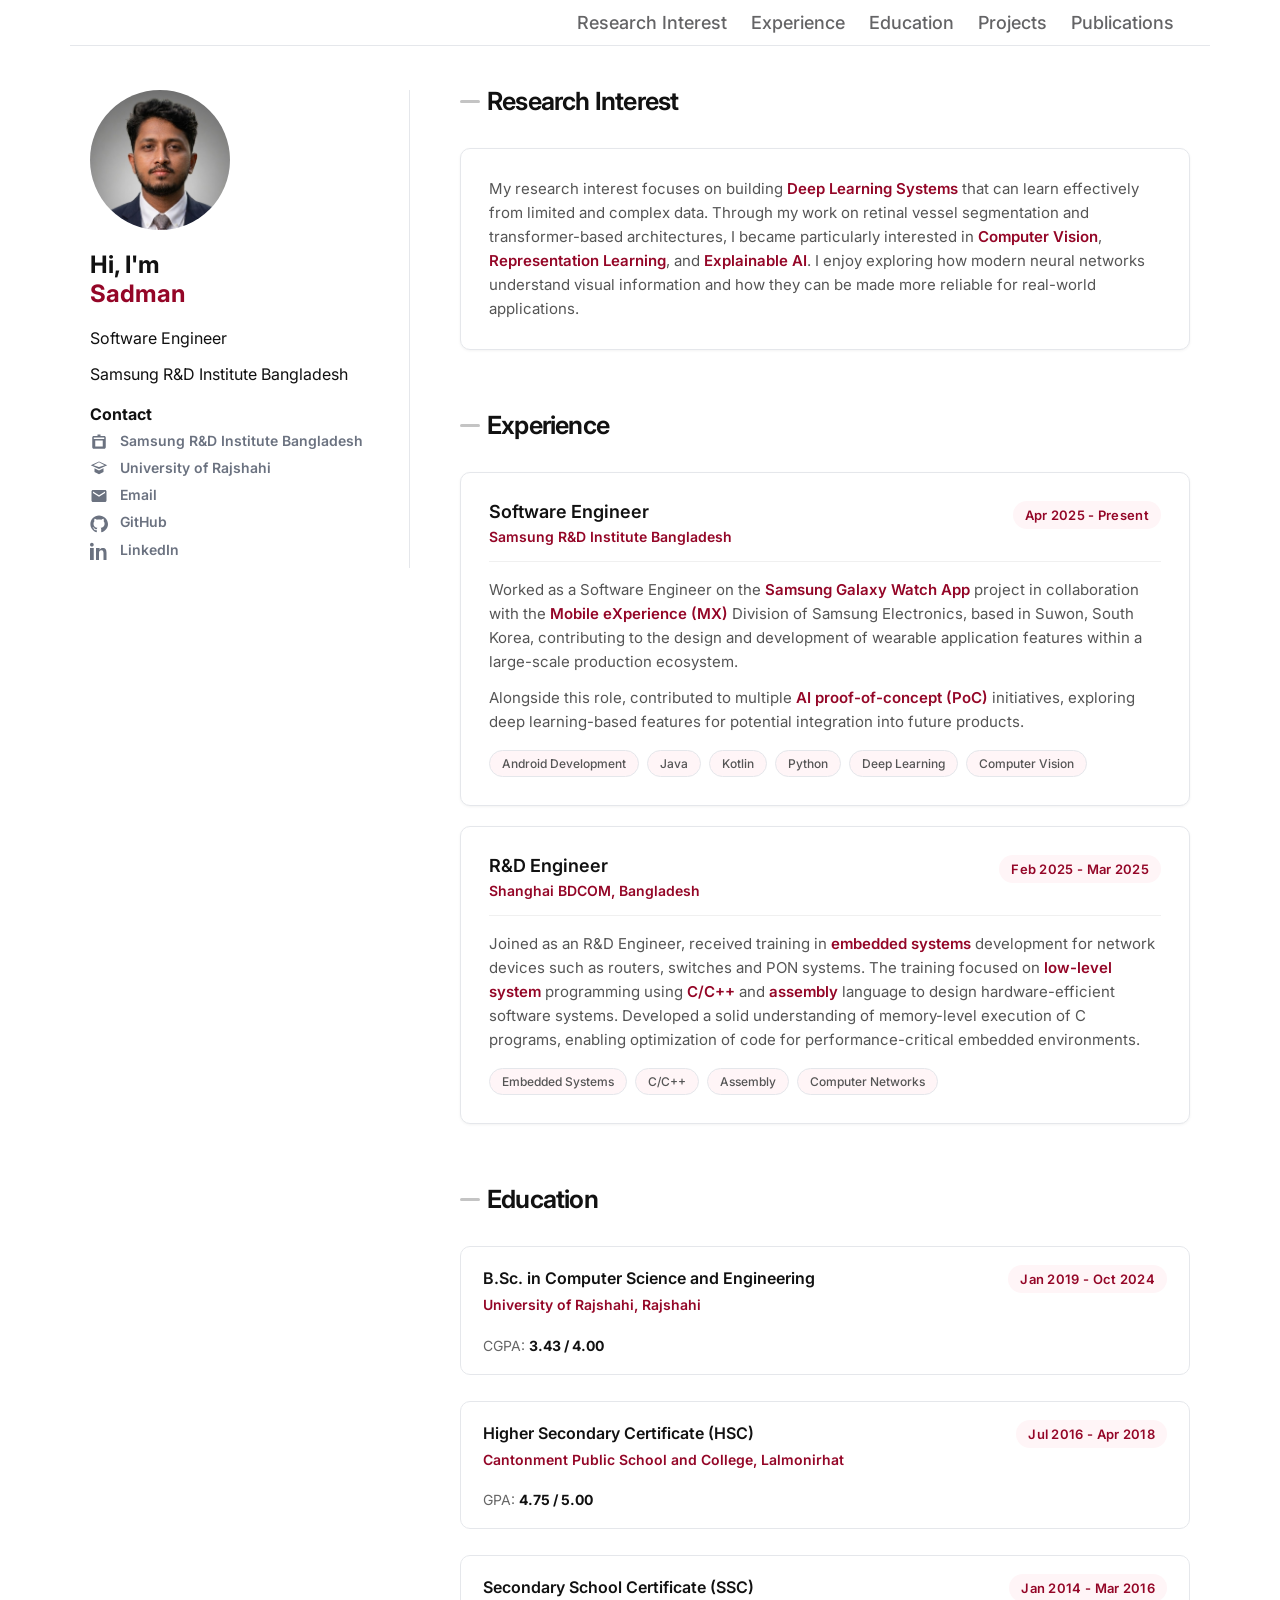
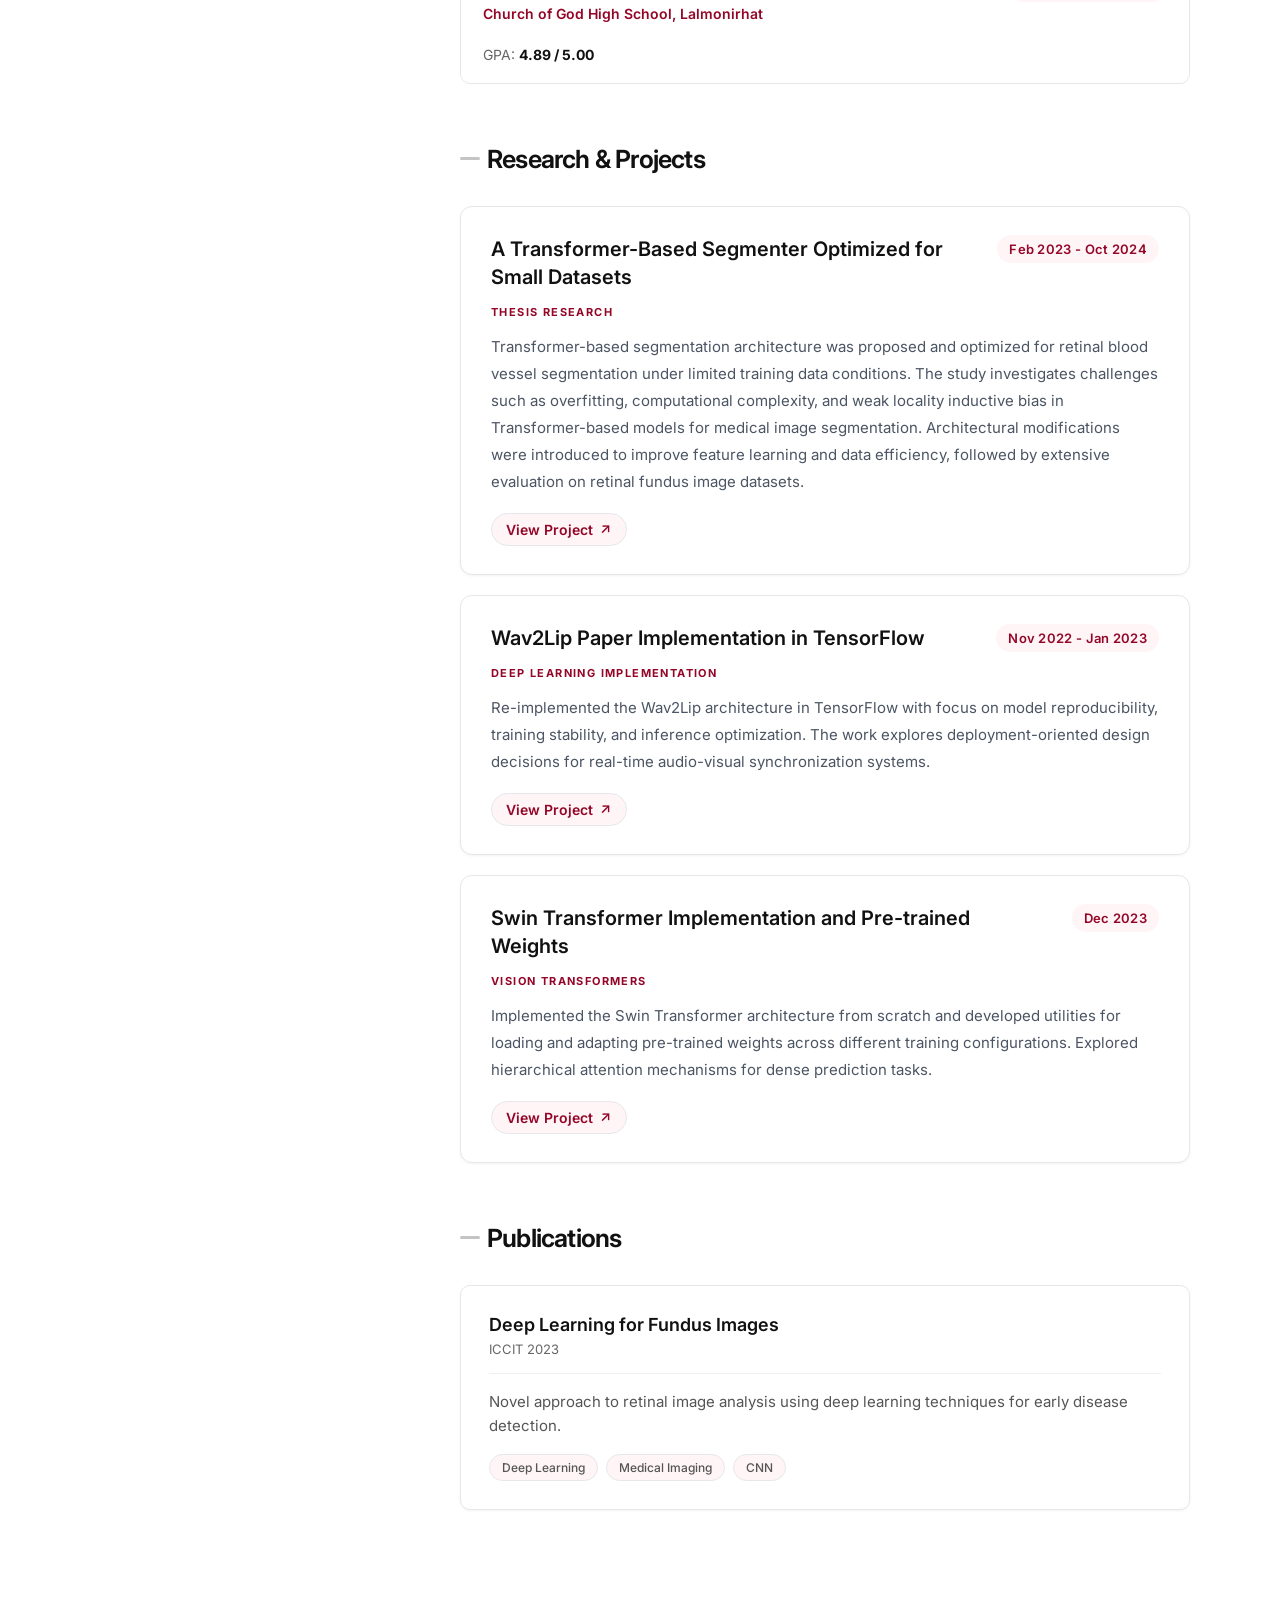
==== commit 19145db8: "Fixed Design of Project Section" ====
--- a/index.html
+++ b/index.html
@@ -222,8 +222,8 @@
         </h3>
       </div>
 
-      <span class="research-duration">
-        2024
+      <span class="date-badge">
+        Feb 2023 - Oct 2024
       </span>
 
     </div>
@@ -250,8 +250,8 @@
         </h3>
       </div>
 
-      <span class="research-duration">
-        2024
+      <span class="date-badge">
+        Nov 2022 - Jan 2023
       </span>
     
     </div>
@@ -278,14 +278,14 @@
         </h3>
       </div>
 
-      <span class="research-duration">
-        2024
+      <span class="date-badge">
+        Dec 2023
       </span>
 
     </div>
 
     <p class="research-category">VISION TRANSFORMERS</p>
-    
+
     <p class="research-description">
       Implemented the Swin Transformer architecture from scratch and developed utilities for loading and adapting pre-trained weights across different training configurations. Explored hierarchical attention mechanisms for dense prediction tasks.
     </p>
--- a/style.css
+++ b/style.css
@@ -485,15 +485,6 @@
   color: #111;
 }
 
-.research-duration {
-  font-size: 13px;
-  font-weight: 500;
-
-  color: #777;
-
-  white-space: nowrap;
-}
-
 /* DESCRIPTION */
 
 .research-description {
@@ -511,6 +502,7 @@
   display: inline-flex;
   align-items: center;
   gap: 6px;
+  background: #fff5f7;
 
   padding: 7px 14px;
   border-radius: 20px;
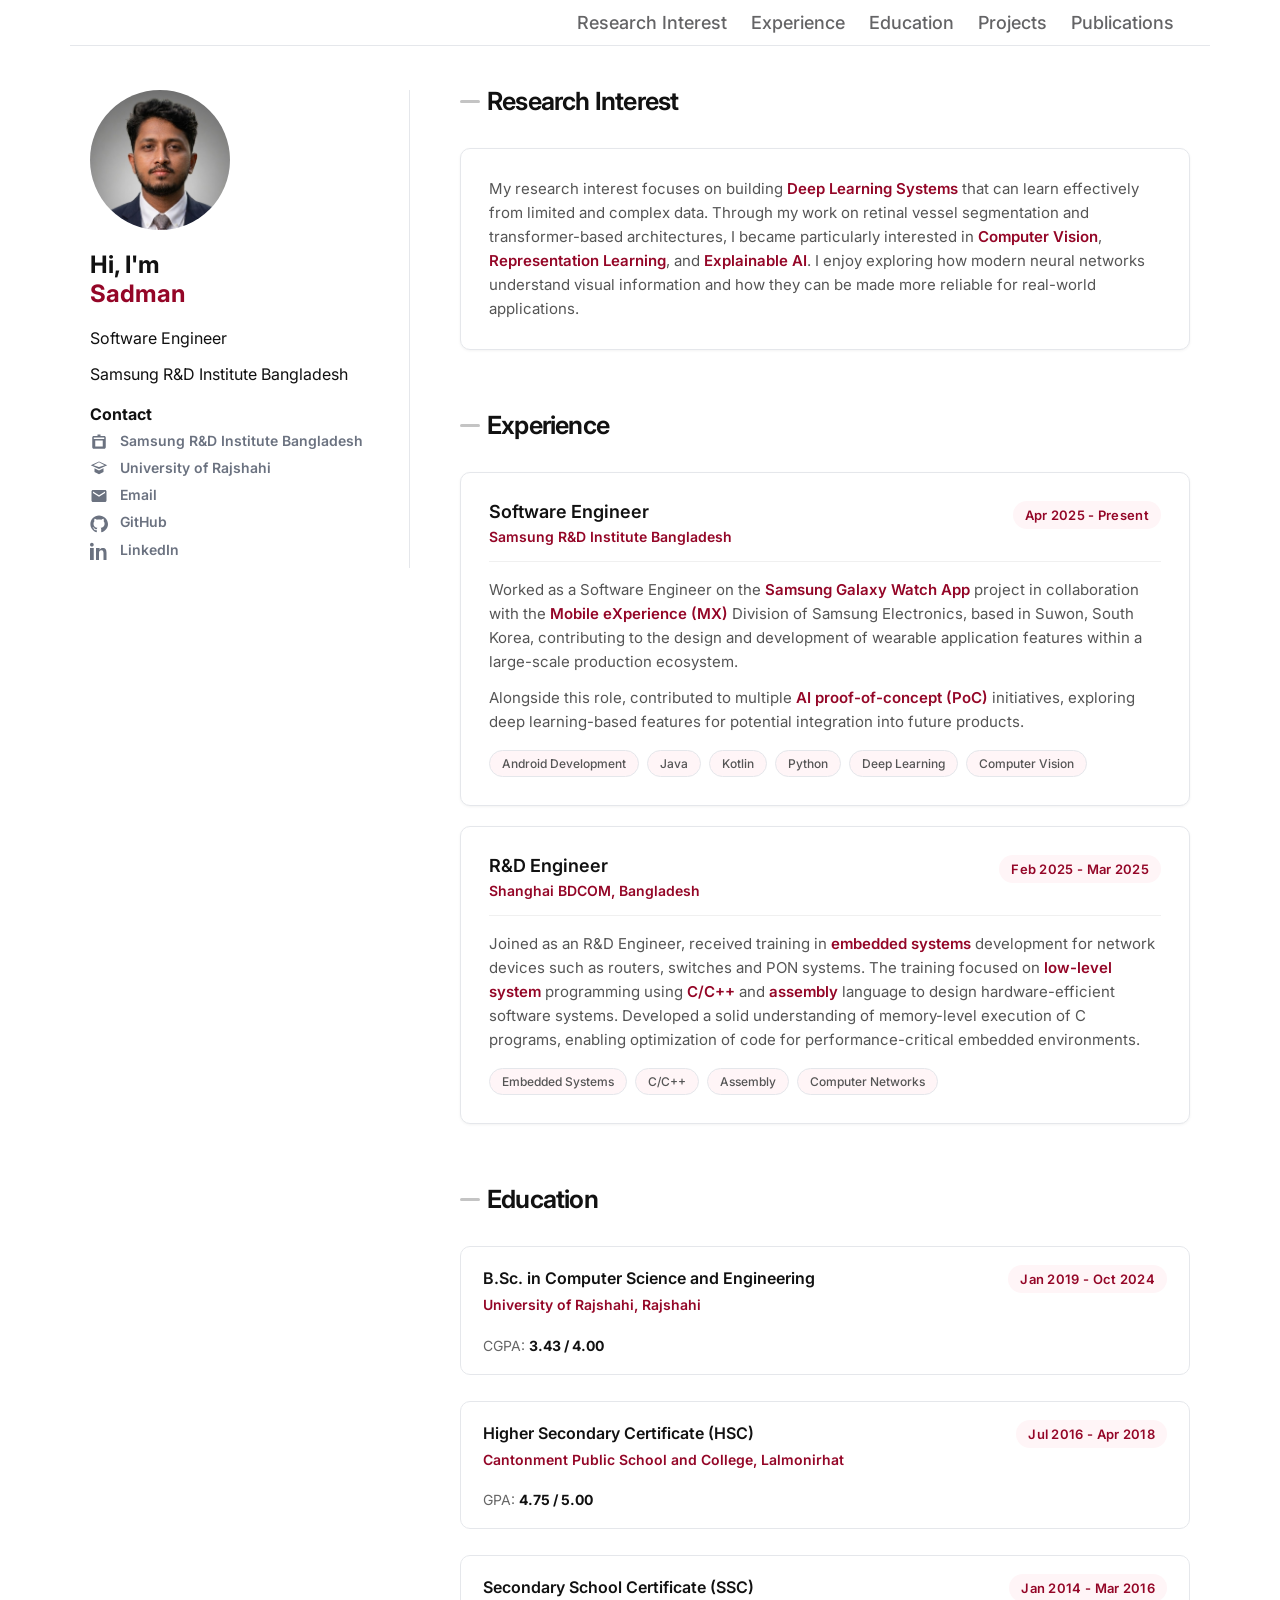
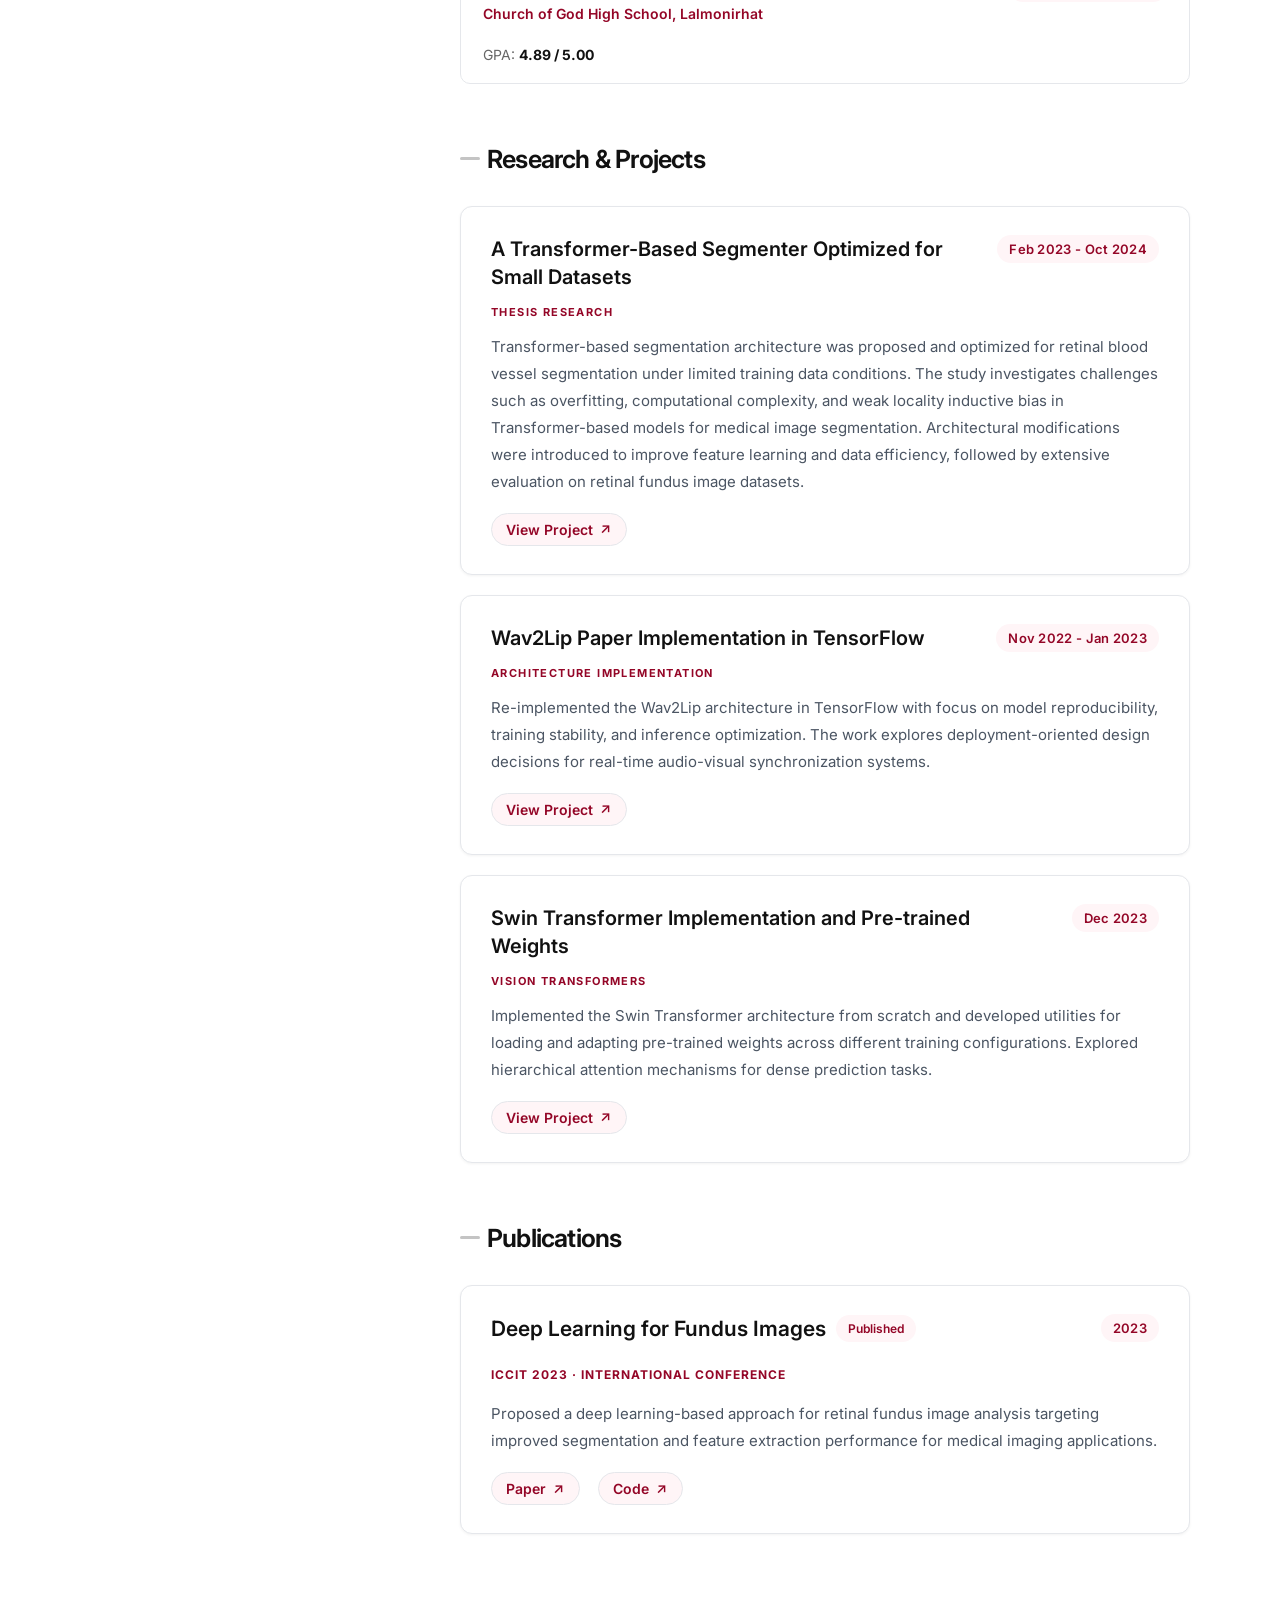
==== commit 7e9bb4d9: "Design added for publication" ====
--- a/index.html
+++ b/index.html
@@ -256,7 +256,7 @@
     
     </div>
 
-    <p class="research-category">DEEP LEARNING IMPLEMENTATION</p>
+    <p class="research-category">ARCHITECTURE IMPLEMENTATION</p>
 
     <p class="research-description">
       Re-implemented the Wav2Lip architecture in TensorFlow with focus on model reproducibility, training stability, and inference optimization. The work explores deployment-oriented design decisions for real-time audio-visual synchronization systems.
@@ -297,26 +297,63 @@
 </section>
 
     <section id="publications">
-      <div class="section-header">
-        <h2>Publications</h2>
-      </div>
-      <div class="card">
-        <div class="card-header">
-          <div>
-            <h3>Deep Learning for Fundus Images</h3>
-            <p class="publication-details">ICCIT 2023</p>
-          </div>
-        </div>
-        <div class="card-content">
-          <p>Novel approach to retinal image analysis using deep learning techniques for early disease detection.</p>
-          <div class="tech-tags">
-            <span class="tag">Deep Learning</span>
-            <span class="tag">Medical Imaging</span>
-            <span class="tag">CNN</span>
-          </div>
-        </div>
-      </div>
-    </section>
+
+  <div class="section-header">
+    <h2>Publications</h2>
+  </div>
+
+  <!-- PUBLICATION 1 -->
+  <div class="publication-card">
+
+    <div class="publication-top">
+
+      <div class="publication-main">
+
+  <div class="publication-title-row">
+
+    <h3>
+      Deep Learning for Fundus Images
+    </h3>
+
+    <span class="publication-status">
+      Published
+    </span>
+
+  </div>
+
+</div>
+
+<span class="date-badge">
+  2023
+</span>
+
+    </div>
+
+    <p class="publication-venue">
+          ICCIT 2023 · International Conference
+    </p>
+
+    <p class="publication-description">
+      Proposed a deep learning-based approach for retinal fundus image analysis
+      targeting improved segmentation and feature extraction performance for
+      medical imaging applications.
+    </p>
+
+    <div class="publication-links">
+
+      <a href="#" class="research-link">
+        Paper
+      </a>
+
+      <a href="#" class="research-link">
+        Code
+      </a>
+
+    </div>
+
+  </div>
+
+</section>
 
   </main>
 
--- a/style.css
+++ b/style.css
@@ -548,4 +548,130 @@
   .research-title-block h3 {
     font-size: 18px;
   }
+}
+
+/* ============================
+   PUBLICATIONS
+============================ */
+
+.publication-card {
+  background: #fff;
+
+  border: 1px solid #e5e7eb;
+  border-radius: 12px;
+
+  padding: 28px 30px;
+
+  transition: all 250ms ease;
+
+  box-shadow: 0 1px 3px rgba(0,0,0,0.05);
+}
+
+.publication-card:hover {
+  border-color: #d1d5db;
+
+  box-shadow: 0 4px 10px rgba(0,0,0,0.04);
+}
+
+/* TOP */
+
+.publication-top {
+  display: flex;
+  justify-content: space-between;
+  align-items: flex-start;
+
+  gap: 20px;
+
+  margin-bottom: 14px;
+}
+
+/* VENUE */
+
+.publication-venue {
+  margin: 0 0 8px 0;
+
+  font-size: 12px;
+  font-weight: 700;
+
+  letter-spacing: 1px;
+
+  color: #940627;
+
+  text-transform: uppercase;
+}
+
+/* TITLE */
+
+.publication-main h3 {
+  margin: 0 0 0 0;
+
+  font-size: 21px;
+  line-height: 1.4;
+
+  font-weight: 600;
+
+  color: #111;
+}
+
+
+/* STATUS */
+
+.publication-status {
+  flex-shrink: 0;
+
+  padding: 6px 12px;
+
+  border-radius: 999px;
+
+  background: #fff5f7;
+
+  color: #940627;
+
+  font-size: 12px;
+  font-weight: 600;
+}
+
+/* DESCRIPTION */
+
+.publication-description {
+  margin: 18px 0;
+
+  font-size: 15px;
+  line-height: 1.8;
+
+  color: #4b5563;
+}
+
+/* LINKS */
+
+.publication-links {
+  display: flex;
+  gap: 18px;
+}
+
+
+/* TITLE + STATUS */
+
+.publication-title-row {
+  display: flex;
+  align-items: center;
+  flex-wrap: wrap;
+
+  gap: 10px;
+
+  margin-bottom: 10px;
+}
+
+/* MOBILE */
+
+@media (max-width: 900px) {
+
+  .publication-top {
+    flex-direction: column;
+    gap: 12px;
+  }
+
+  .publication-main h3 {
+    font-size: 19px;
+  }
 }
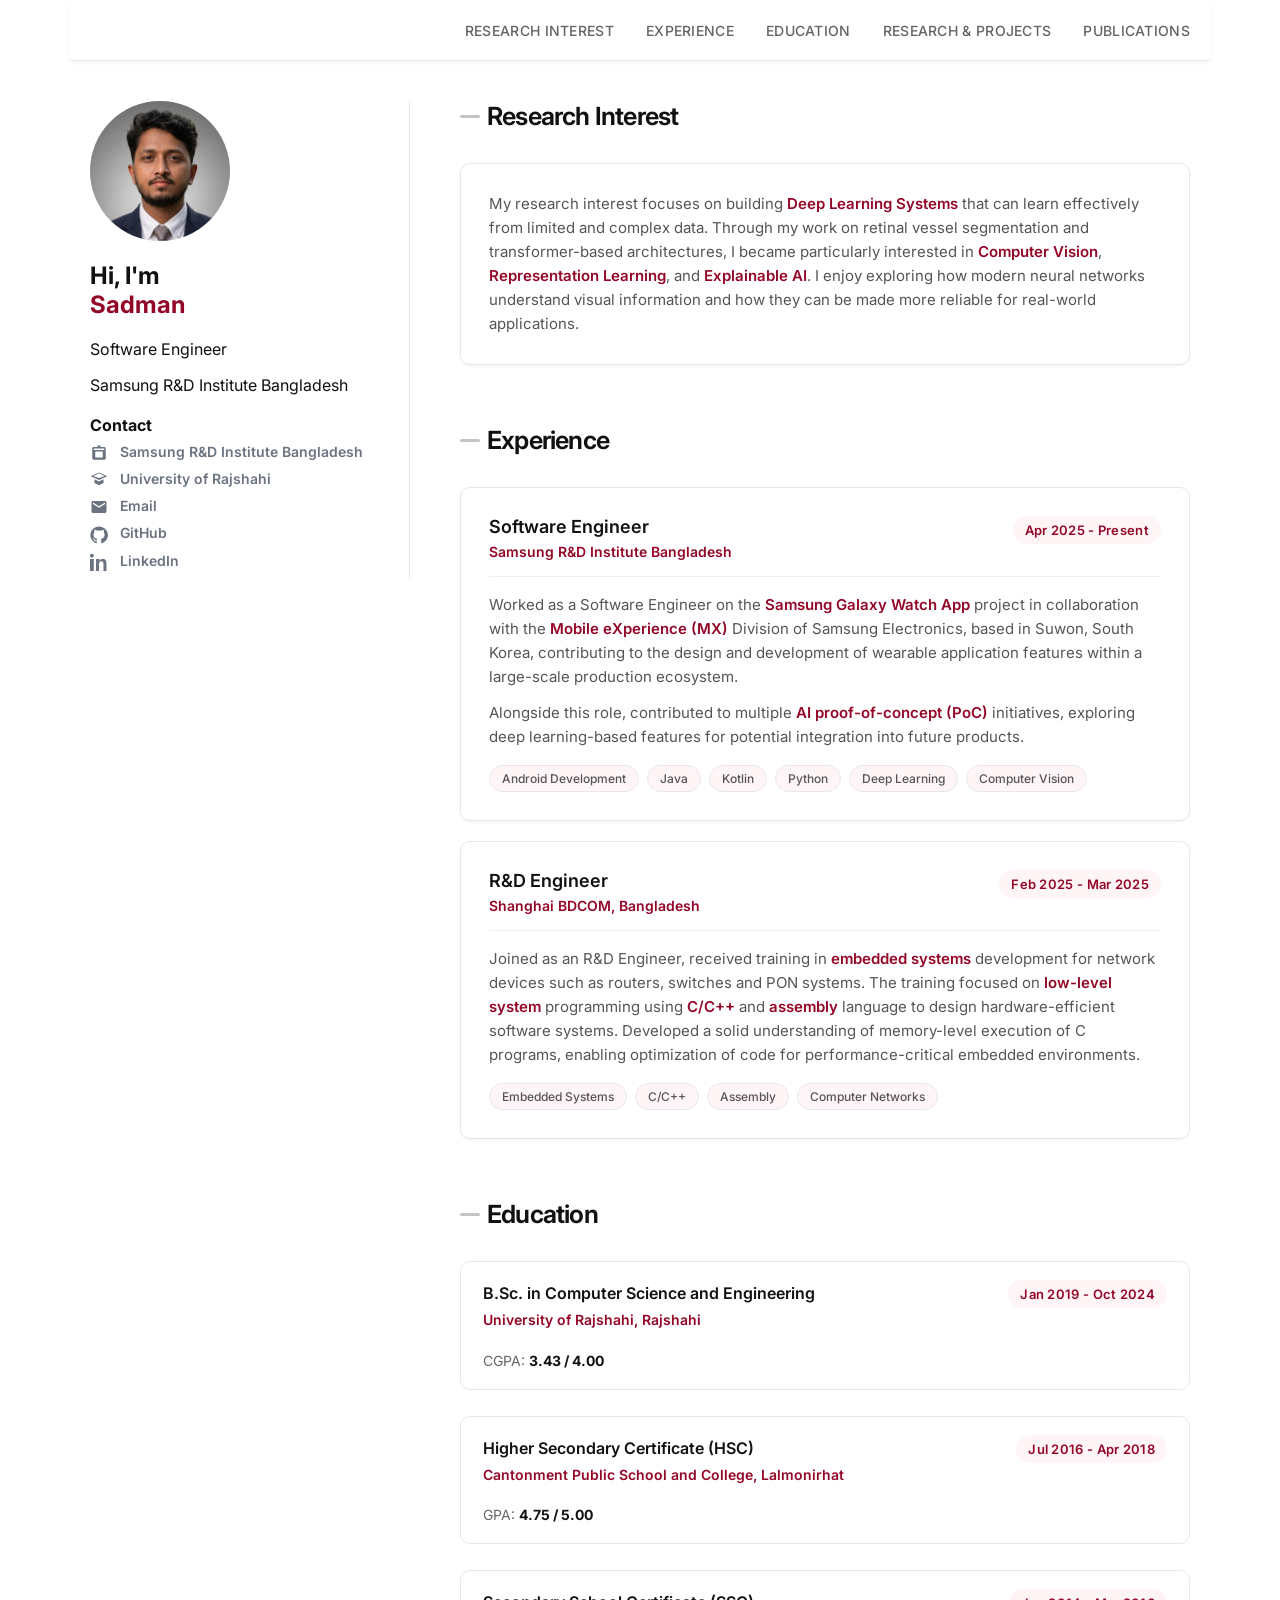
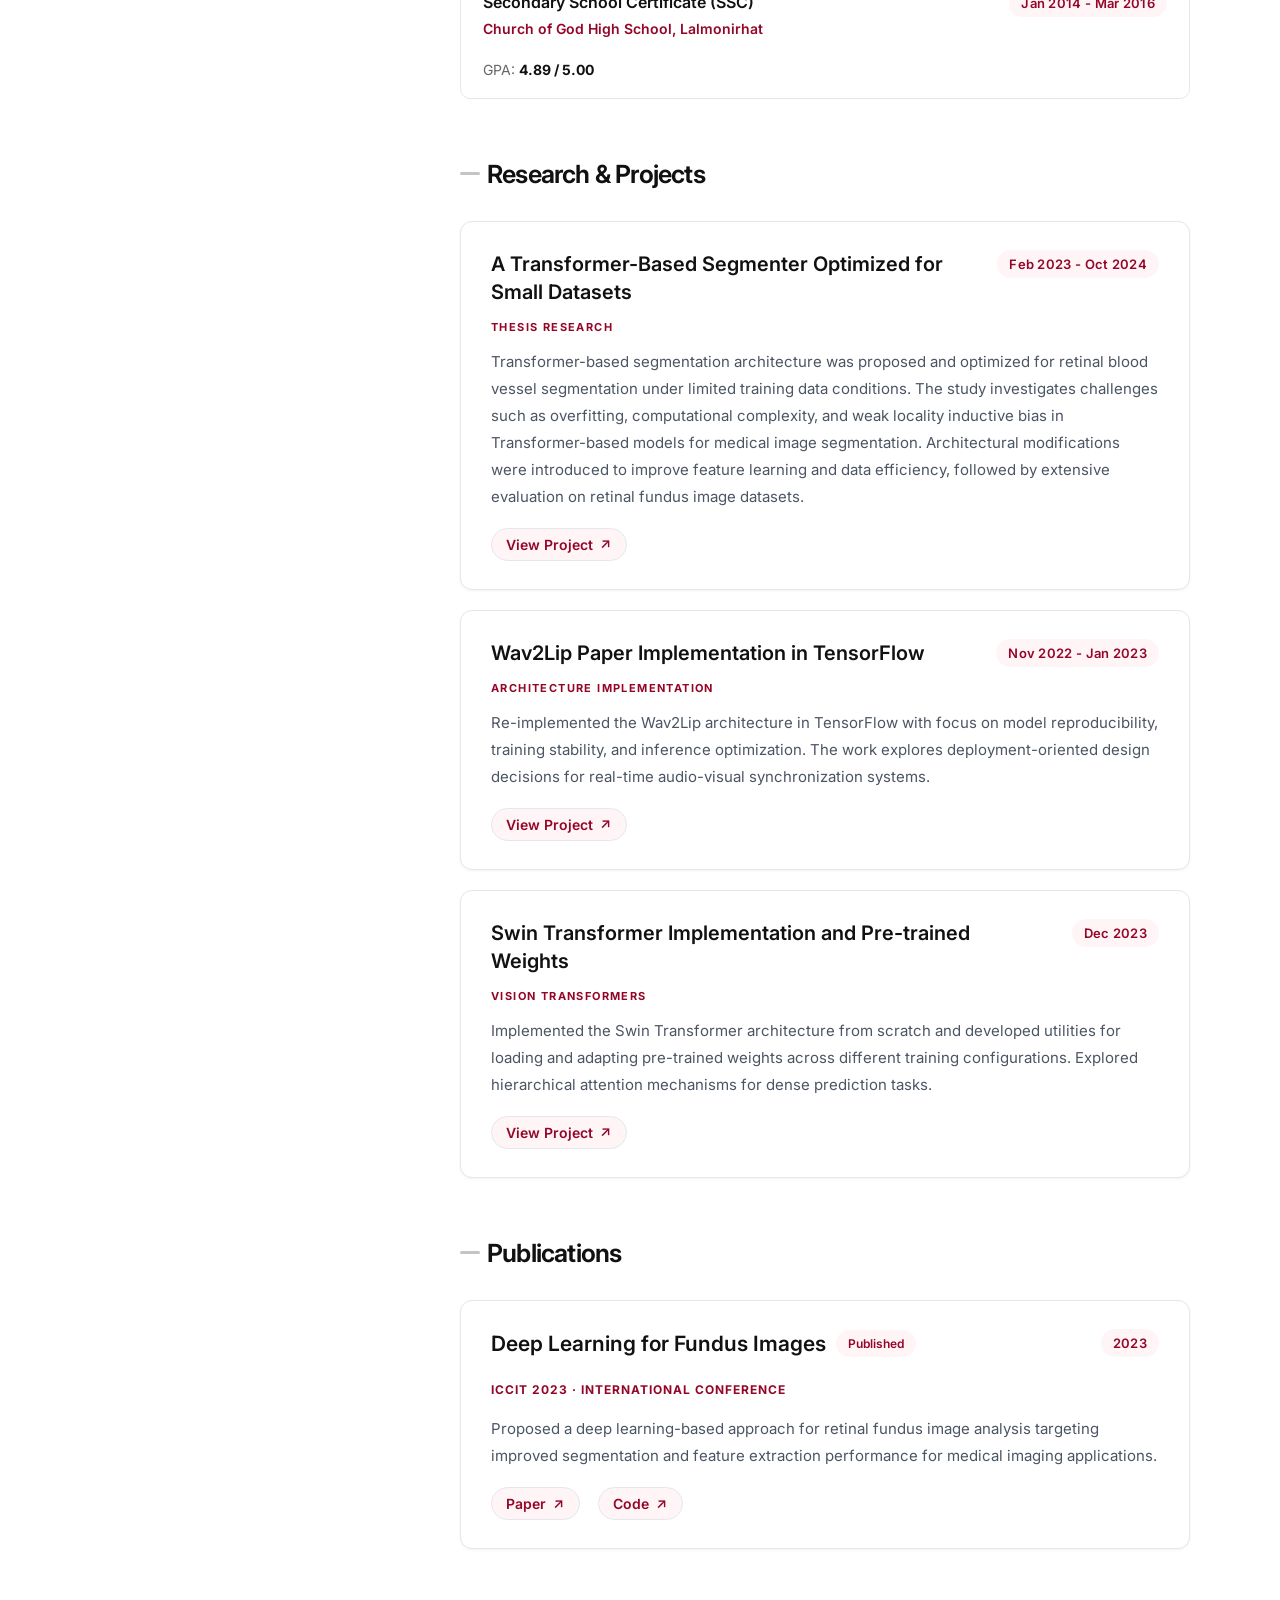
==== commit 777ed5d5: "Fixed Top bar design issue" ====
--- a/index.html
+++ b/index.html
@@ -16,7 +16,7 @@
     <a href="#research_interest">Research Interest</a>
     <a href="#experience">Experience</a>
     <a href="#education">Education</a>
-    <a href="#projects">Projects</a>
+    <a href="#projects">Research & Projects</a>
     <a href="#publications">Publications</a>
   </nav>
 </div>
--- a/style.css
+++ b/style.css
@@ -29,33 +29,59 @@
   top: 0;
   z-index: 20;
   display: grid;
-  grid-template-columns: 320px 150px 1fr;
+  grid-template-columns: 320px 1fr;
   max-width: 1100px;
   margin: auto;
-  padding: 12px 20px 12px;
+  padding: 0 20px;
   background: #fff;
   border-bottom: 1px solid #e5e7eb;
+  backdrop-filter: blur(10px);
+  background-color: rgba(255, 255, 255, 0.97);
+  box-shadow: 0 2px 6px rgba(0, 0, 0, 0.03);
+  align-items: center;
 }
 
 .nav {
   display: flex;
-  gap: 24px;
+  gap: 32px;
   align-items: center;
-  grid-column: 3;
-  justify-content: center;
+  justify-content: flex-end;
   margin: 0;
+  padding: 0;
+  grid-column: 2;
+  height: 60px;
 }
 
 .nav a {
   text-decoration: none;
   color: #646466;
   font-weight: 500;
-  font-size: 18px;
+  font-size: 14px;
+  letter-spacing: 0.3px;
+  position: relative;
+  transition: color 250ms ease;
+  text-transform: uppercase;
+  white-space: nowrap;
+}
+
+.nav a::after {
+  content: '';
+  position: absolute;
+  bottom: -4px;
+  left: 0;
+  width: 0;
+  height: 2px;
+  background: #940627;
+  transition: width 250ms ease;
+  border-radius: 1px;
 }
 
 .nav a:hover {
   color: #940627;
-  text-decoration: underline;
+}
+
+.nav a:hover::after {
+  width: 100%;
 }
 
 /* CONTENT */
@@ -225,14 +251,19 @@
 
   .top-nav {
     grid-template-columns: 1fr;
-    padding: 12px 16px 0;
+    padding: 12px 16px;
   }
 
   .nav {
     grid-column: 1;
     gap: 16px;
     justify-content: flex-start;
-    margin: 0;
+    height: auto;
+    flex-wrap: wrap;
+  }
+
+  .nav a {
+    font-size: 12px;
   }
 
   .section-header h2 {
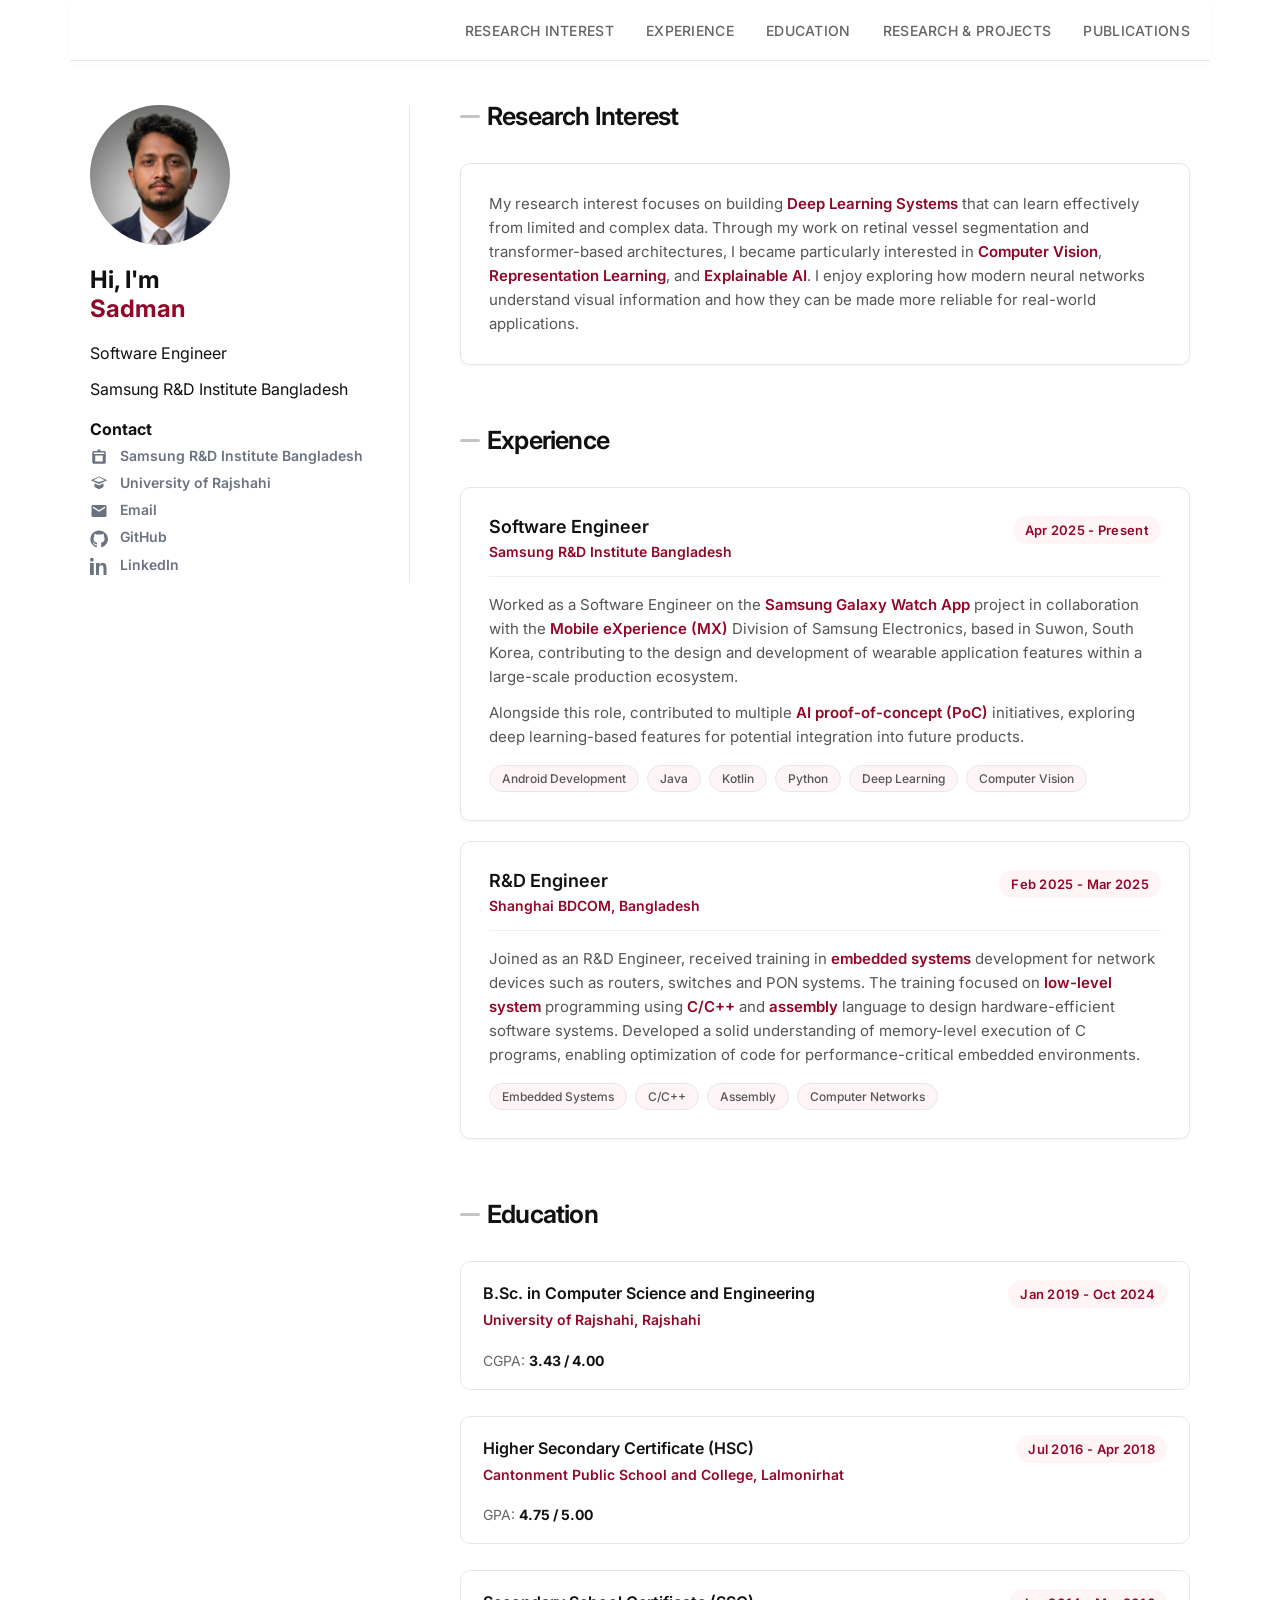
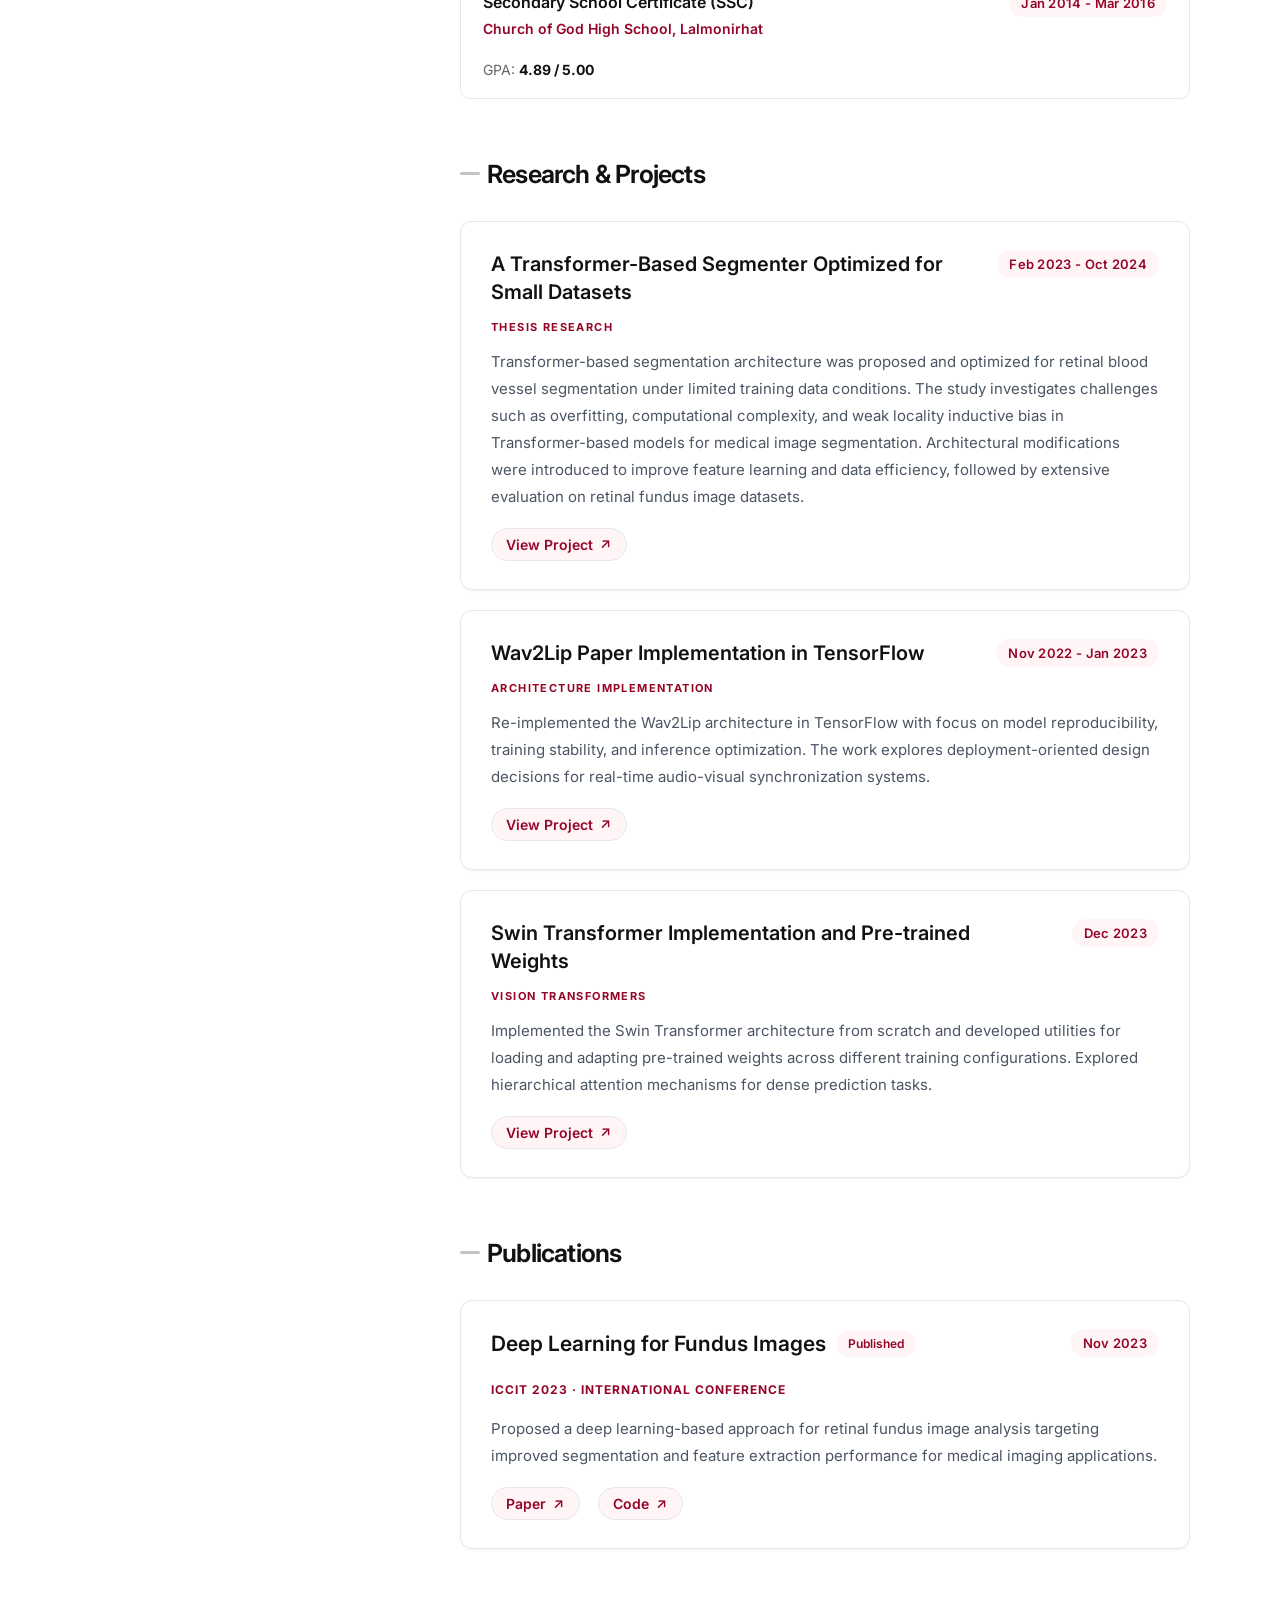
==== commit 9ad79389: "Publication date added" ====
--- a/index.html
+++ b/index.html
@@ -324,7 +324,7 @@
 </div>
 
 <span class="date-badge">
-  2023
+  Nov 2023
 </span>
 
     </div>
--- a/style.css
+++ b/style.css
@@ -17,7 +17,7 @@
 /* SIDEBAR */
 .sidebar {
   position: sticky;
-  top: 90px;
+  top: 105px;
   align-self: start;
   padding-right: 20px;
   border-right: 1px solid #e5e7eb;
@@ -244,6 +244,7 @@
 
   .sidebar {
     position: relative;
+    top: 0;
     border-right: none;
     border-bottom: 1px solid #e5e7eb;
     margin-bottom: 20px;
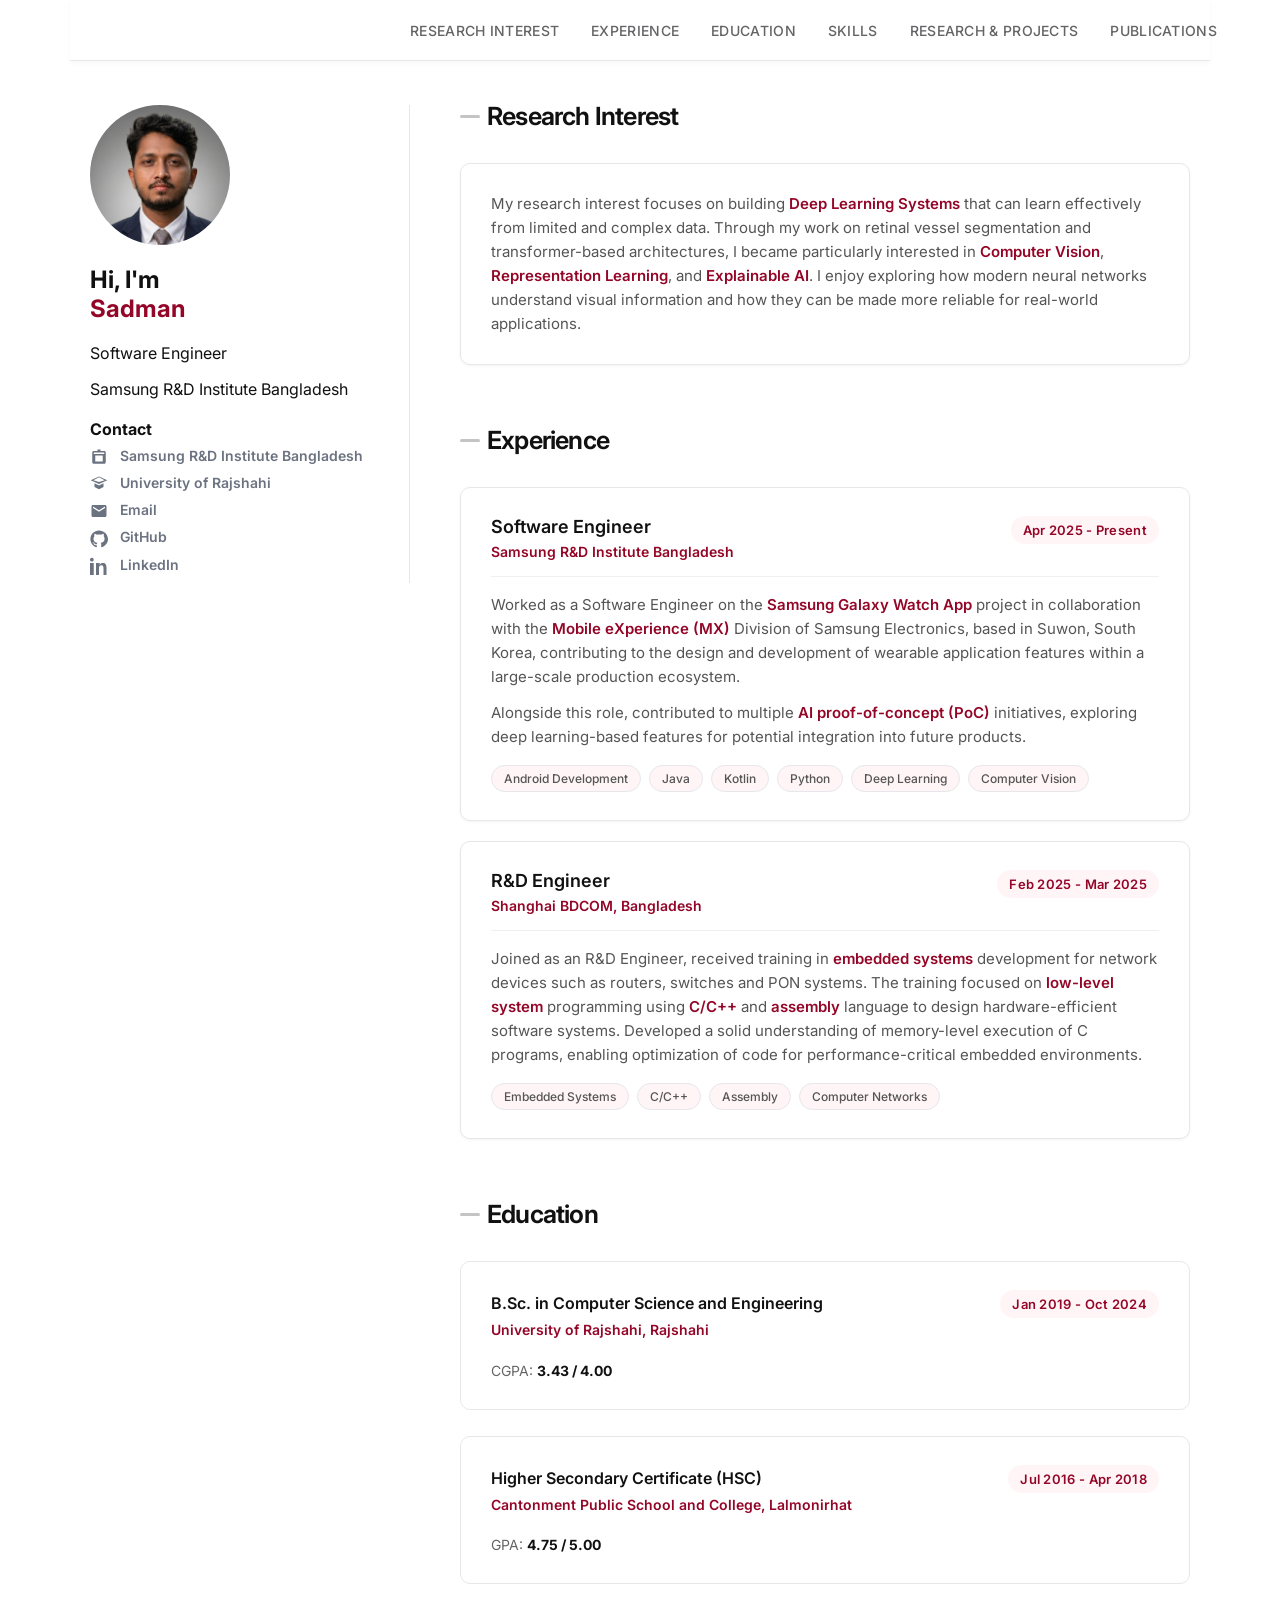
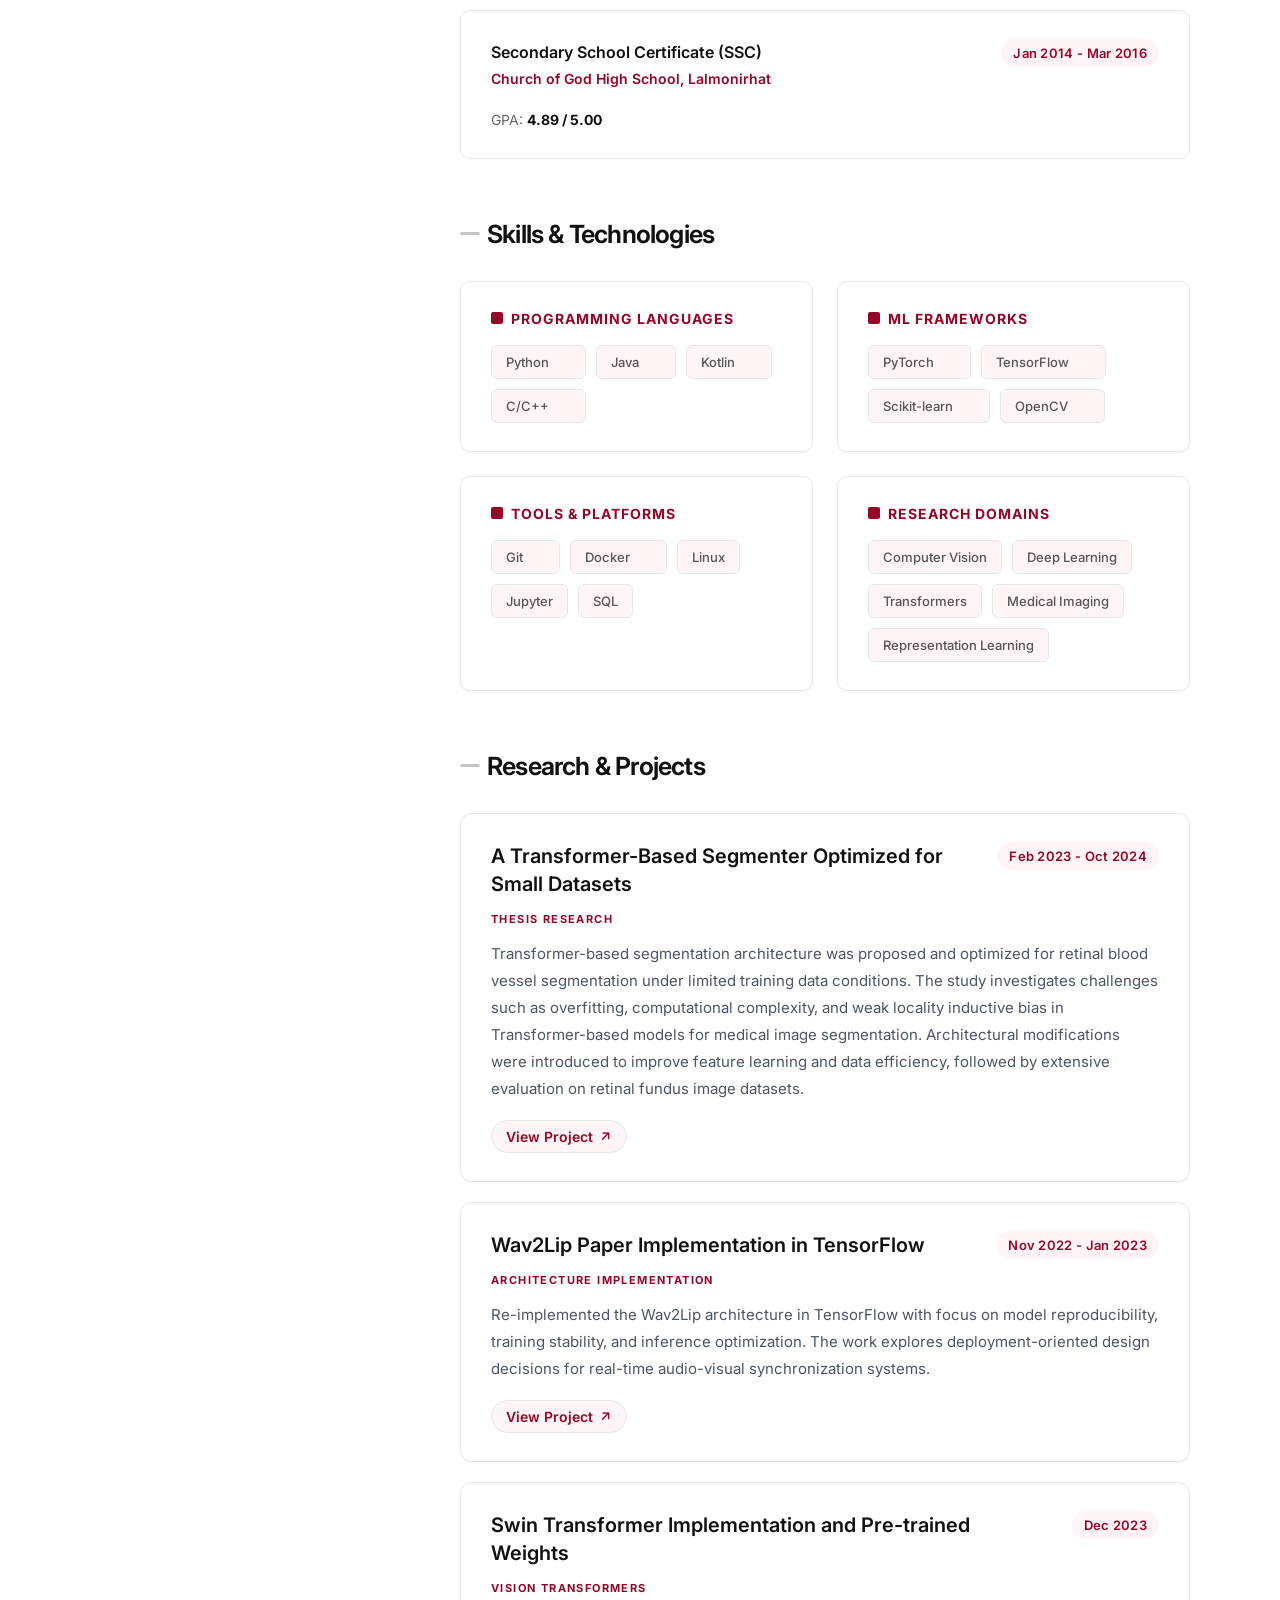
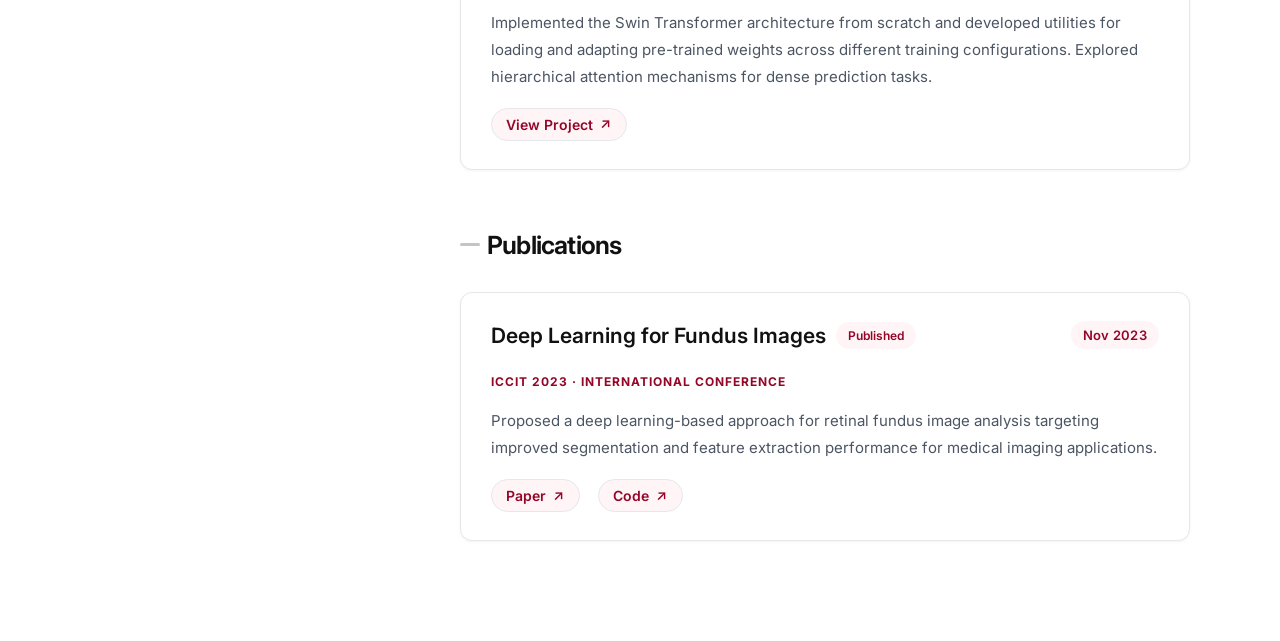
==== commit f19850b1: "Added Skill Section" ====
--- a/index.html
+++ b/index.html
@@ -16,6 +16,7 @@
     <a href="#research_interest">Research Interest</a>
     <a href="#experience">Experience</a>
     <a href="#education">Education</a>
+    <a href="#skills">Skills</a>
     <a href="#projects">Research & Projects</a>
     <a href="#publications">Publications</a>
   </nav>
@@ -205,6 +206,130 @@
 
   </section>
 
+<section id="skills">
+  <div class="section-header">
+    <h2>Skills & Technologies</h2>
+  </div>
+
+  <div class="skills-container">
+    <!-- PROGRAMMING LANGUAGES -->
+    <div class="skill-group">
+      <h3>Programming Languages</h3>
+      <div class="skills-list">
+        <div class="skill-item linked">
+          <a href="https://github.com/Shoumik29?tab=repositories&language=python" target="_blank" rel="noopener noreferrer">
+            Python
+            <span class="skill-icon">
+              <svg viewBox="0 0 24 24" xmlns="http://www.w3.org/2000/svg" fill="currentColor"><path d="M12 .5C5.65.5.5 5.65.5 12c0 5.08 3.29 9.38 7.86 10.9.58.11.79-.25.79-.56 0-.28-.01-1.02-.02-2-3.2.7-3.88-1.54-3.88-1.54-.53-1.35-1.3-1.71-1.3-1.71-1.06-.72.08-.71.08-.71 1.17.08 1.79 1.2 1.79 1.2 1.04 1.78 2.72 1.27 3.38.97.11-.76.41-1.27.75-1.56-2.55-.29-5.24-1.28-5.24-5.7 0-1.26.45-2.29 1.19-3.1-.12-.29-.52-1.45.11-3.02 0 0 .97-.31 3.18 1.18.92-.26 1.9-.39 2.88-.39.98 0 1.96.13 2.88.39 2.2-1.49 3.17-1.18 3.17-1.18.63 1.57.23 2.73.11 3.02.74.81 1.19 1.84 1.19 3.1 0 4.43-2.69 5.4-5.26 5.69.42.36.8 1.08.8 2.18 0 1.58-.01 2.86-.01 3.25 0 .31.21.67.8.56C20.71 21.38 24 17.08 24 12 24 5.65 18.35.5 12 .5z"/></svg>
+            </span>
+          </a>
+        </div>
+        <div class="skill-item linked">
+          <a href="https://github.com/Shoumik29?tab=repositories&language=java" target="_blank" rel="noopener noreferrer">
+            Java
+            <span class="skill-icon">
+              <svg viewBox="0 0 24 24" xmlns="http://www.w3.org/2000/svg" fill="currentColor"><path d="M12 .5C5.65.5.5 5.65.5 12c0 5.08 3.29 9.38 7.86 10.9.58.11.79-.25.79-.56 0-.28-.01-1.02-.02-2-3.2.7-3.88-1.54-3.88-1.54-.53-1.35-1.3-1.71-1.3-1.71-1.06-.72.08-.71.08-.71 1.17.08 1.79 1.2 1.79 1.2 1.04 1.78 2.72 1.27 3.38.97.11-.76.41-1.27.75-1.56-2.55-.29-5.24-1.28-5.24-5.7 0-1.26.45-2.29 1.19-3.1-.12-.29-.52-1.45.11-3.02 0 0 .97-.31 3.18 1.18.92-.26 1.9-.39 2.88-.39.98 0 1.96.13 2.88.39 2.2-1.49 3.17-1.18 3.17-1.18.63 1.57.23 2.73.11 3.02.74.81 1.19 1.84 1.19 3.1 0 4.43-2.69 5.4-5.26 5.69.42.36.8 1.08.8 2.18 0 1.58-.01 2.86-.01 3.25 0 .31.21.67.8.56C20.71 21.38 24 17.08 24 12 24 5.65 18.35.5 12 .5z"/></svg>
+            </span>
+          </a>
+        </div>
+        <div class="skill-item linked">
+          <a href="https://github.com/Shoumik29?tab=repositories&language=kotlin" target="_blank" rel="noopener noreferrer">
+            Kotlin
+            <span class="skill-icon">
+              <svg viewBox="0 0 24 24" xmlns="http://www.w3.org/2000/svg" fill="currentColor"><path d="M12 .5C5.65.5.5 5.65.5 12c0 5.08 3.29 9.38 7.86 10.9.58.11.79-.25.79-.56 0-.28-.01-1.02-.02-2-3.2.7-3.88-1.54-3.88-1.54-.53-1.35-1.3-1.71-1.3-1.71-1.06-.72.08-.71.08-.71 1.17.08 1.79 1.2 1.79 1.2 1.04 1.78 2.72 1.27 3.38.97.11-.76.41-1.27.75-1.56-2.55-.29-5.24-1.28-5.24-5.7 0-1.26.45-2.29 1.19-3.1-.12-.29-.52-1.45.11-3.02 0 0 .97-.31 3.18 1.18.92-.26 1.9-.39 2.88-.39.98 0 1.96.13 2.88.39 2.2-1.49 3.17-1.18 3.17-1.18.63 1.57.23 2.73.11 3.02.74.81 1.19 1.84 1.19 3.1 0 4.43-2.69 5.4-5.26 5.69.42.36.8 1.08.8 2.18 0 1.58-.01 2.86-.01 3.25 0 .31.21.67.8.56C20.71 21.38 24 17.08 24 12 24 5.65 18.35.5 12 .5z"/></svg>
+            </span>
+          </a>
+        </div>
+        <div class="skill-item linked">
+          <a href="https://github.com/Shoumik29?tab=repositories&language=c%2B%2B" target="_blank" rel="noopener noreferrer">
+            C/C++
+            <span class="skill-icon">
+              <svg viewBox="0 0 24 24" xmlns="http://www.w3.org/2000/svg" fill="currentColor"><path d="M12 .5C5.65.5.5 5.65.5 12c0 5.08 3.29 9.38 7.86 10.9.58.11.79-.25.79-.56 0-.28-.01-1.02-.02-2-3.2.7-3.88-1.54-3.88-1.54-.53-1.35-1.3-1.71-1.3-1.71-1.06-.72.08-.71.08-.71 1.17.08 1.79 1.2 1.79 1.2 1.04 1.78 2.72 1.27 3.38.97.11-.76.41-1.27.75-1.56-2.55-.29-5.24-1.28-5.24-5.7 0-1.26.45-2.29 1.19-3.1-.12-.29-.52-1.45.11-3.02 0 0 .97-.31 3.18 1.18.92-.26 1.9-.39 2.88-.39.98 0 1.96.13 2.88.39 2.2-1.49 3.17-1.18 3.17-1.18.63 1.57.23 2.73.11 3.02.74.81 1.19 1.84 1.19 3.1 0 4.43-2.69 5.4-5.26 5.69.42.36.8 1.08.8 2.18 0 1.58-.01 2.86-.01 3.25 0 .31.21.67.8.56C20.71 21.38 24 17.08 24 12 24 5.65 18.35.5 12 .5z"/></svg>
+            </span>
+          </a>
+        </div>
+      </div>
+    </div>
+
+    <!-- ML & DEEP LEARNING -->
+    <div class="skill-group">
+      <h3>ML Frameworks</h3>
+      <div class="skills-list">
+        <div class="skill-item linked">
+          <a href="https://github.com/Shoumik29?tab=repositories&q=pytorch" target="_blank" rel="noopener noreferrer">
+            PyTorch
+            <span class="skill-icon">
+              <svg viewBox="0 0 24 24" xmlns="http://www.w3.org/2000/svg" fill="currentColor"><path d="M12 .5C5.65.5.5 5.65.5 12c0 5.08 3.29 9.38 7.86 10.9.58.11.79-.25.79-.56 0-.28-.01-1.02-.02-2-3.2.7-3.88-1.54-3.88-1.54-.53-1.35-1.3-1.71-1.3-1.71-1.06-.72.08-.71.08-.71 1.17.08 1.79 1.2 1.79 1.2 1.04 1.78 2.72 1.27 3.38.97.11-.76.41-1.27.75-1.56-2.55-.29-5.24-1.28-5.24-5.7 0-1.26.45-2.29 1.19-3.1-.12-.29-.52-1.45.11-3.02 0 0 .97-.31 3.18 1.18.92-.26 1.9-.39 2.88-.39.98 0 1.96.13 2.88.39 2.2-1.49 3.17-1.18 3.17-1.18.63 1.57.23 2.73.11 3.02.74.81 1.19 1.84 1.19 3.1 0 4.43-2.69 5.4-5.26 5.69.42.36.8 1.08.8 2.18 0 1.58-.01 2.86-.01 3.25 0 .31.21.67.8.56C20.71 21.38 24 17.08 24 12 24 5.65 18.35.5 12 .5z"/></svg>
+            </span>
+          </a>
+        </div>
+        <div class="skill-item linked">
+          <a href="https://github.com/Shoumik29?tab=repositories&q=tensorflow" target="_blank" rel="noopener noreferrer">
+            TensorFlow
+            <span class="skill-icon">
+              <svg viewBox="0 0 24 24" xmlns="http://www.w3.org/2000/svg" fill="currentColor"><path d="M12 .5C5.65.5.5 5.65.5 12c0 5.08 3.29 9.38 7.86 10.9.58.11.79-.25.79-.56 0-.28-.01-1.02-.02-2-3.2.7-3.88-1.54-3.88-1.54-.53-1.35-1.3-1.71-1.3-1.71-1.06-.72.08-.71.08-.71 1.17.08 1.79 1.2 1.79 1.2 1.04 1.78 2.72 1.27 3.38.97.11-.76.41-1.27.75-1.56-2.55-.29-5.24-1.28-5.24-5.7 0-1.26.45-2.29 1.19-3.1-.12-.29-.52-1.45.11-3.02 0 0 .97-.31 3.18 1.18.92-.26 1.9-.39 2.88-.39.98 0 1.96.13 2.88.39 2.2-1.49 3.17-1.18 3.17-1.18.63 1.57.23 2.73.11 3.02.74.81 1.19 1.84 1.19 3.1 0 4.43-2.69 5.4-5.26 5.69.42.36.8 1.08.8 2.18 0 1.58-.01 2.86-.01 3.25 0 .31.21.67.8.56C20.71 21.38 24 17.08 24 12 24 5.65 18.35.5 12 .5z"/></svg>
+            </span>
+          </a>
+        </div>
+        <div class="skill-item linked">
+          <a href="https://github.com/Shoumik29?tab=repositories&q=scikit-learn" target="_blank" rel="noopener noreferrer">
+            Scikit-learn
+            <span class="skill-icon">
+              <svg viewBox="0 0 24 24" xmlns="http://www.w3.org/2000/svg" fill="currentColor"><path d="M12 .5C5.65.5.5 5.65.5 12c0 5.08 3.29 9.38 7.86 10.9.58.11.79-.25.79-.56 0-.28-.01-1.02-.02-2-3.2.7-3.88-1.54-3.88-1.54-.53-1.35-1.3-1.71-1.3-1.71-1.06-.72.08-.71.08-.71 1.17.08 1.79 1.2 1.79 1.2 1.04 1.78 2.72 1.27 3.38.97.11-.76.41-1.27.75-1.56-2.55-.29-5.24-1.28-5.24-5.7 0-1.26.45-2.29 1.19-3.1-.12-.29-.52-1.45.11-3.02 0 0 .97-.31 3.18 1.18.92-.26 1.9-.39 2.88-.39.98 0 1.96.13 2.88.39 2.2-1.49 3.17-1.18 3.17-1.18.63 1.57.23 2.73.11 3.02.74.81 1.19 1.84 1.19 3.1 0 4.43-2.69 5.4-5.26 5.69.42.36.8 1.08.8 2.18 0 1.58-.01 2.86-.01 3.25 0 .31.21.67.8.56C20.71 21.38 24 17.08 24 12 24 5.65 18.35.5 12 .5z"/></svg>
+            </span>
+          </a>
+        </div>
+        <div class="skill-item linked">
+          <a href="https://github.com/Shoumik29?tab=repositories&q=openCV" target="_blank" rel="noopener noreferrer">
+            OpenCV
+            <span class="skill-icon">
+              <svg viewBox="0 0 24 24" xmlns="http://www.w3.org/2000/svg" fill="currentColor"><path d="M12 .5C5.65.5.5 5.65.5 12c0 5.08 3.29 9.38 7.86 10.9.58.11.79-.25.79-.56 0-.28-.01-1.02-.02-2-3.2.7-3.88-1.54-3.88-1.54-.53-1.35-1.3-1.71-1.3-1.71-1.06-.72.08-.71.08-.71 1.17.08 1.79 1.2 1.79 1.2 1.04 1.78 2.72 1.27 3.38.97.11-.76.41-1.27.75-1.56-2.55-.29-5.24-1.28-5.24-5.7 0-1.26.45-2.29 1.19-3.1-.12-.29-.52-1.45.11-3.02 0 0 .97-.31 3.18 1.18.92-.26 1.9-.39 2.88-.39.98 0 1.96.13 2.88.39 2.2-1.49 3.17-1.18 3.17-1.18.63 1.57.23 2.73.11 3.02.74.81 1.19 1.84 1.19 3.1 0 4.43-2.69 5.4-5.26 5.69.42.36.8 1.08.8 2.18 0 1.58-.01 2.86-.01 3.25 0 .31.21.67.8.56C20.71 21.38 24 17.08 24 12 24 5.65 18.35.5 12 .5z"/></svg>
+            </span>
+          </a>
+        </div>
+      </div>
+    </div>
+
+    <!-- TOOLS & PLATFORMS -->
+    <div class="skill-group">
+      <h3>Tools & Platforms</h3>
+      <div class="skills-list">
+        <div class="skill-item linked">
+          <a href="https://github.com/Shoumik29" target="_blank" rel="noopener noreferrer">
+            Git
+            <span class="skill-icon">
+              <svg viewBox="0 0 24 24" xmlns="http://www.w3.org/2000/svg" fill="currentColor"><path d="M12 .5C5.65.5.5 5.65.5 12c0 5.08 3.29 9.38 7.86 10.9.58.11.79-.25.79-.56 0-.28-.01-1.02-.02-2-3.2.7-3.88-1.54-3.88-1.54-.53-1.35-1.3-1.71-1.3-1.71-1.06-.72.08-.71.08-.71 1.17.08 1.79 1.2 1.79 1.2 1.04 1.78 2.72 1.27 3.38.97.11-.76.41-1.27.75-1.56-2.55-.29-5.24-1.28-5.24-5.7 0-1.26.45-2.29 1.19-3.1-.12-.29-.52-1.45.11-3.02 0 0 .97-.31 3.18 1.18.92-.26 1.9-.39 2.88-.39.98 0 1.96.13 2.88.39 2.2-1.49 3.17-1.18 3.17-1.18.63 1.57.23 2.73.11 3.02.74.81 1.19 1.84 1.19 3.1 0 4.43-2.69 5.4-5.26 5.69.42.36.8 1.08.8 2.18 0 1.58-.01 2.86-.01 3.25 0 .31.21.67.8.56C20.71 21.38 24 17.08 24 12 24 5.65 18.35.5 12 .5z"/></svg>
+            </span>
+          </a>
+        </div>
+        <div class="skill-item linked">
+          <a href="https://github.com/Shoumik29?tab=repositories&q=docker" target="_blank" rel="noopener noreferrer">
+            Docker
+            <span class="skill-icon">
+              <svg viewBox="0 0 24 24" xmlns="http://www.w3.org/2000/svg" fill="currentColor"><path d="M12 .5C5.65.5.5 5.65.5 12c0 5.08 3.29 9.38 7.86 10.9.58.11.79-.25.79-.56 0-.28-.01-1.02-.02-2-3.2.7-3.88-1.54-3.88-1.54-.53-1.35-1.3-1.71-1.3-1.71-1.06-.72.08-.71.08-.71 1.17.08 1.79 1.2 1.79 1.2 1.04 1.78 2.72 1.27 3.38.97.11-.76.41-1.27.75-1.56-2.55-.29-5.24-1.28-5.24-5.7 0-1.26.45-2.29 1.19-3.1-.12-.29-.52-1.45.11-3.02 0 0 .97-.31 3.18 1.18.92-.26 1.9-.39 2.88-.39.98 0 1.96.13 2.88.39 2.2-1.49 3.17-1.18 3.17-1.18.63 1.57.23 2.73.11 3.02.74.81 1.19 1.84 1.19 3.1 0 4.43-2.69 5.4-5.26 5.69.42.36.8 1.08.8 2.18 0 1.58-.01 2.86-.01 3.25 0 .31.21.67.8.56C20.71 21.38 24 17.08 24 12 24 5.65 18.35.5 12 .5z"/></svg>
+            </span>
+          </a>
+        </div>
+        <div class="skill-item">Linux</div>
+        <div class="skill-item">Jupyter</div>
+        <div class="skill-item">SQL</div>
+      </div>
+    </div>
+
+    <!-- DOMAINS -->
+    <div class="skill-group">
+      <h3>Research Domains</h3>
+      <div class="skills-list">
+        <div class="skill-item">Computer Vision</div>
+        <div class="skill-item">Deep Learning</div>
+        <div class="skill-item">Transformers</div>
+        <div class="skill-item">Medical Imaging</div>
+        <div class="skill-item">Representation Learning</div>
+      </div>
+    </div>
+  </div>
+</section>
+
 <section id="projects">
 
   <div class="section-header">
--- a/style.css
+++ b/style.css
@@ -127,7 +127,7 @@
   background: #fff;
   border: 1px solid #e5e7eb;
   border-radius: 10px;
-  padding: 28px;
+  padding: 28px 30px;
   margin-bottom: 20px;
   transition: all 300ms ease;
   box-shadow: 0 1px 3px rgba(0, 0, 0, 0.05);
@@ -279,6 +279,10 @@
     padding: 24px;
   }
 
+  .edu-content {
+    padding: 20px;
+  }
+
   .card-header {
     flex-direction: column;
     align-items: flex-start;
@@ -412,7 +416,7 @@
 /* card-like block but softer than experience */
 .edu-content {
   background: #fff;
-  padding: 18px 22px;
+  padding: 28px 30px;
   border: 1px solid #e5e7eb;
   border-radius: 10px;
   transition: all 250ms ease;
@@ -706,4 +710,141 @@
   .publication-main h3 {
     font-size: 19px;
   }
+}
+
+/* ============================
+   SKILLS SECTION
+============================ */
+
+.skills-container {
+  display: grid;
+  grid-template-columns: repeat(auto-fit, minmax(280px, 1fr));
+  gap: 24px;
+  margin-bottom: 20px;
+}
+
+.skill-group {
+  background: #fff;
+  border: 1px solid #e5e7eb;
+  border-radius: 10px;
+  padding: 28px 30px;
+  transition: all 250ms ease;
+  box-shadow: 0 1px 3px rgba(0, 0, 0, 0.05);
+}
+
+.skill-group:hover {
+  border-color: #d1d5db;
+  box-shadow: 0 4px 10px rgba(0, 0, 0, 0.04);
+}
+
+.skill-group h3 {
+  margin: 0 0 18px 0;
+  font-size: 14px;
+  font-weight: 700;
+  color: #940627;
+  letter-spacing: 1px;
+  text-transform: uppercase;
+  display: flex;
+  align-items: center;
+  gap: 8px;
+}
+
+.skill-group h3::before {
+  content: '';
+  width: 12px;
+  height: 12px;
+  background: #940627;
+  border-radius: 2px;
+}
+
+.skills-list {
+  display: flex;
+  flex-wrap: wrap;
+  gap: 10px;
+}
+
+.skill-item {
+  display: inline-flex;
+  align-items: center;
+  gap: 8px;
+  padding: 8px 14px;
+  background: #fff5f7;
+  border: 1px solid #e5e7eb;
+  border-radius: 6px;
+  font-size: 13px;
+  font-weight: 500;
+  color: #555;
+  text-decoration: none;
+  transition: all 200ms ease;
+  cursor: default;
+  position: relative;
+}
+
+.skill-item a {
+  display: inline-flex;
+  align-items: center;
+  gap: 8px;
+  color: inherit;
+  text-decoration: none;
+  transition: all 200ms ease;
+}
+
+.skill-item.linked {
+  cursor: pointer;
+}
+
+.skill-item.linked:hover {
+  background: #940627;
+  color: #fff;
+  border-color: #940627;
+}
+
+.skill-item.linked:hover a {
+  color: #fff;
+}
+
+.skill-icon {
+  display: inline-flex;
+  width: 14px;
+  height: 14px;
+  opacity: 0;
+  transition: opacity 200ms ease;
+}
+
+.skill-item.linked:hover .skill-icon {
+  opacity: 1;
+}
+
+/* GitHub icon for linked skills */
+.skill-icon svg {
+  width: 100%;
+  height: 100%;
+  fill: currentColor;
+}
+
+/* RESPONSIVE */
+
+@media (max-width: 900px) {
+  .skills-container {
+    grid-template-columns: repeat(auto-fit, minmax(200px, 1fr));
+    gap: 16px;
+  }
+
+  .skill-group {
+    padding: 20px;
+  }
+
+  .skill-group h3 {
+    font-size: 12px;
+    margin-bottom: 14px;
+  }
+
+  .skill-item {
+    padding: 6px 12px;
+    font-size: 12px;
+  }
+
+  .skills-list {
+    gap: 8px;
+  }
 }
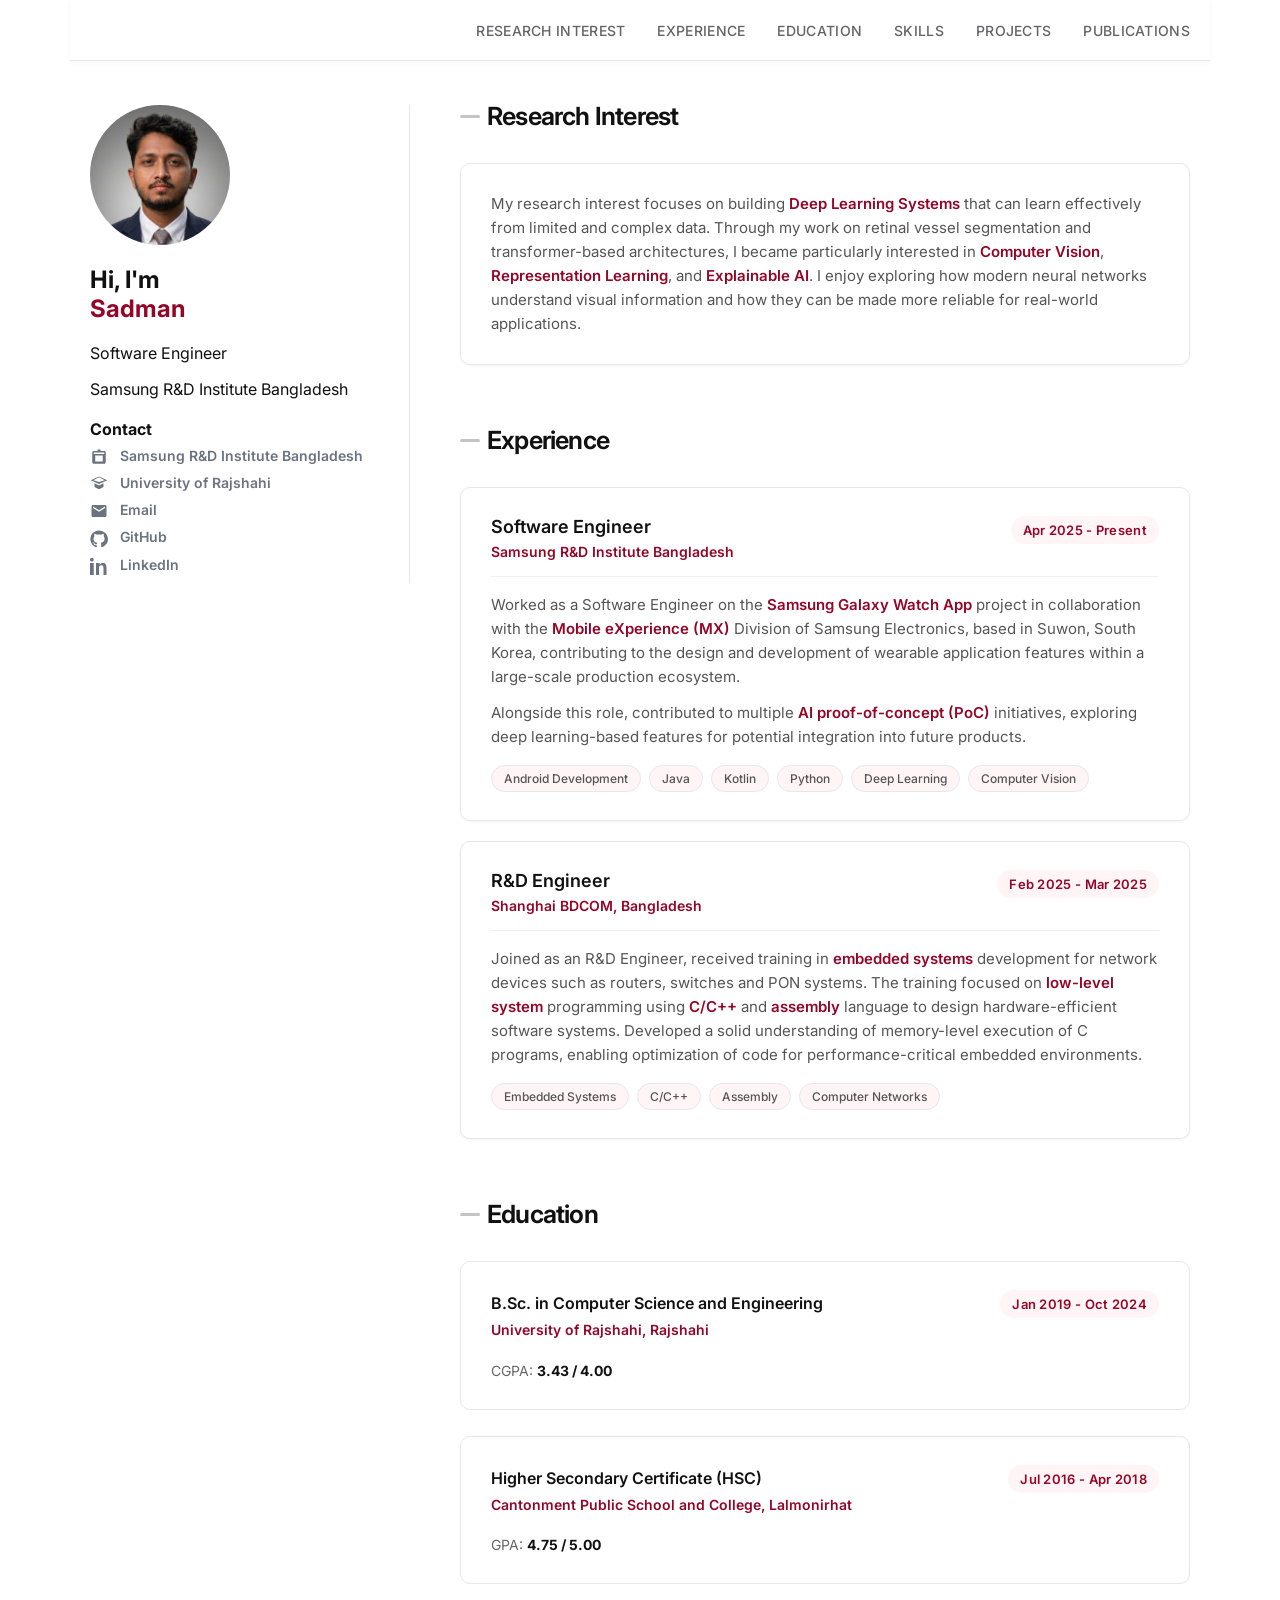
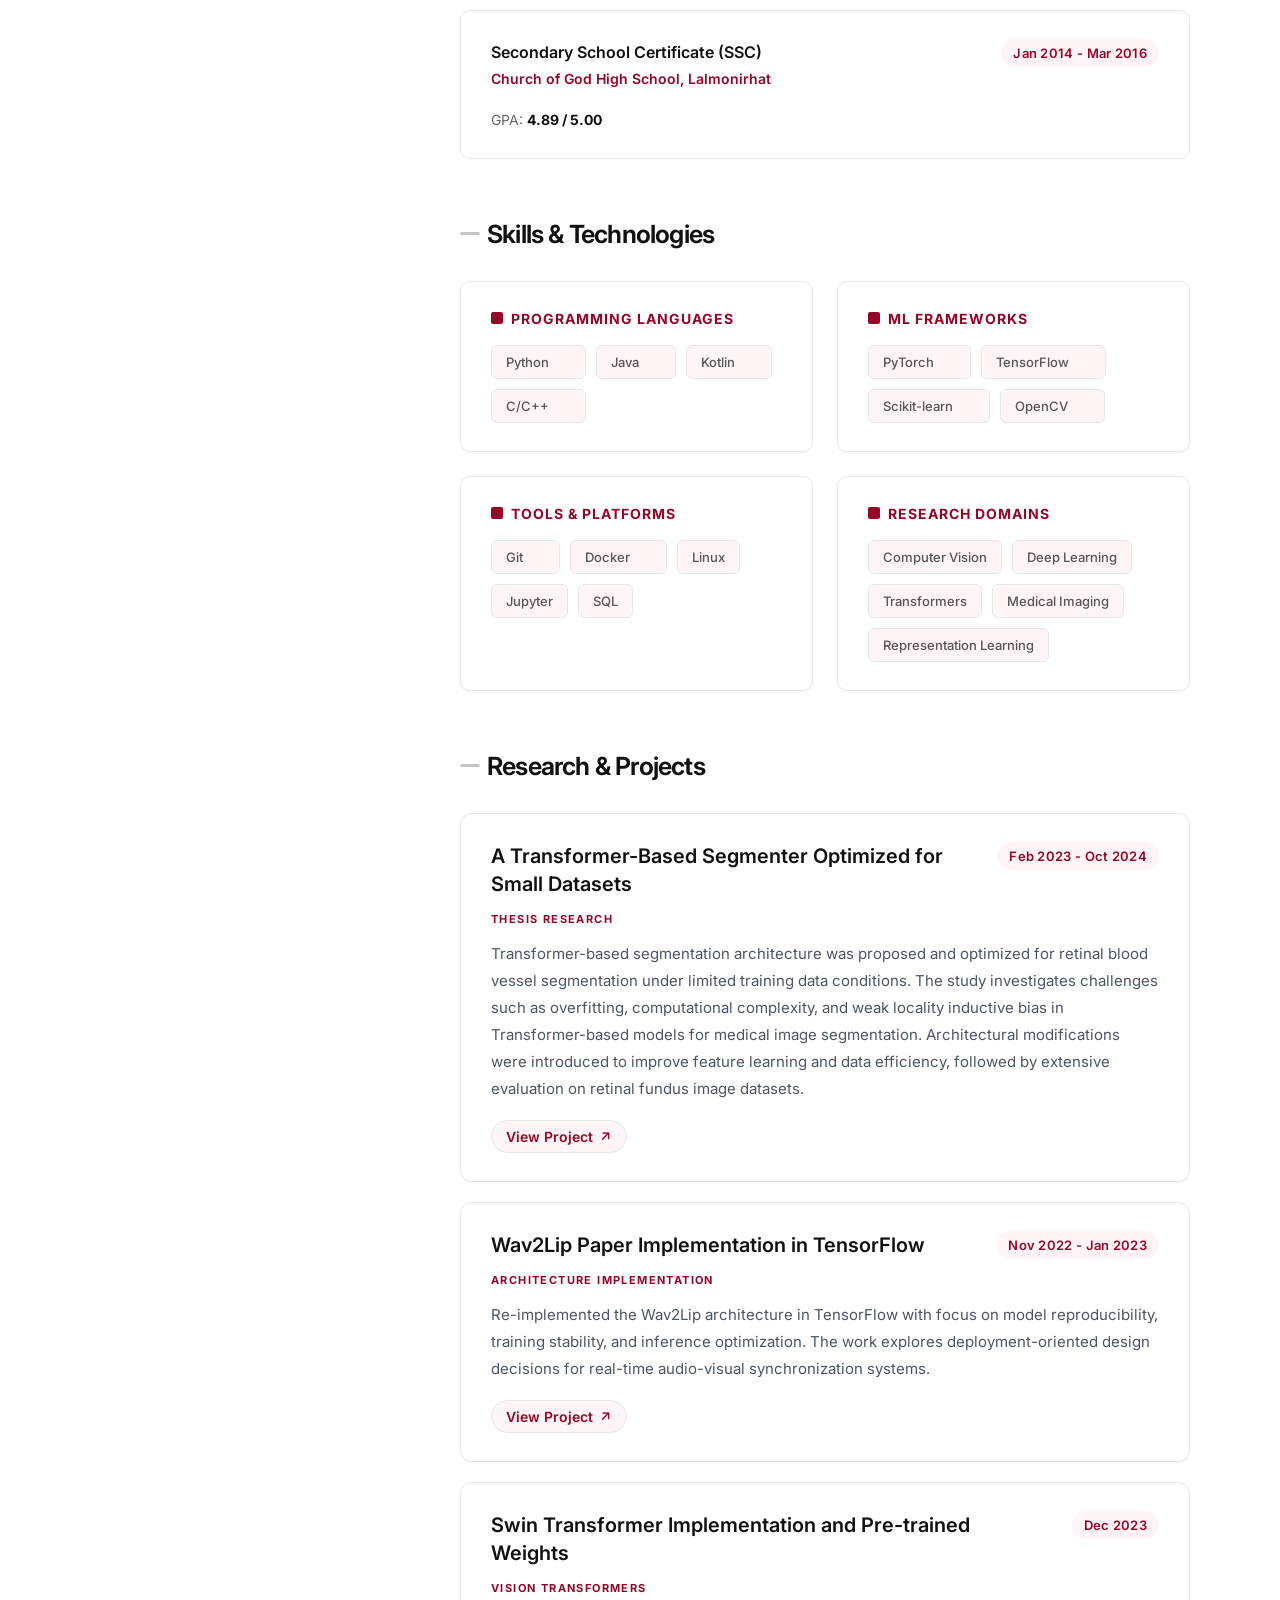
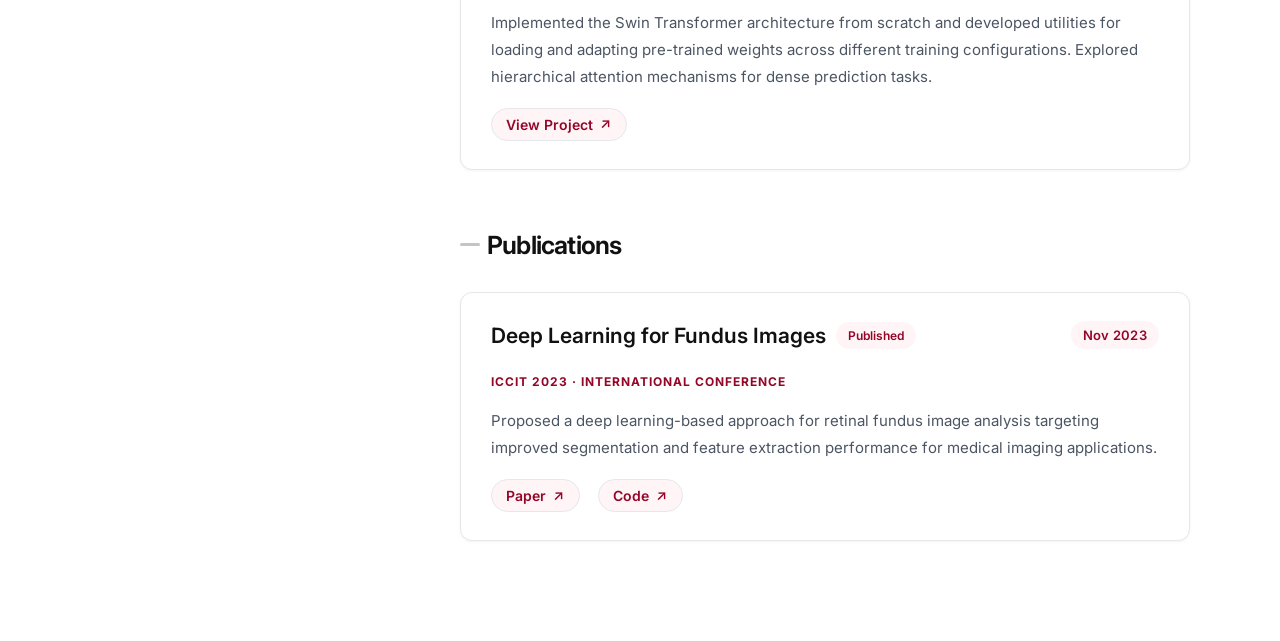
==== commit 142386da: "Changed project section title" ====
--- a/index.html
+++ b/index.html
@@ -17,7 +17,7 @@
     <a href="#experience">Experience</a>
     <a href="#education">Education</a>
     <a href="#skills">Skills</a>
-    <a href="#projects">Research & Projects</a>
+    <a href="#projects">Projects</a>
     <a href="#publications">Publications</a>
   </nav>
 </div>
